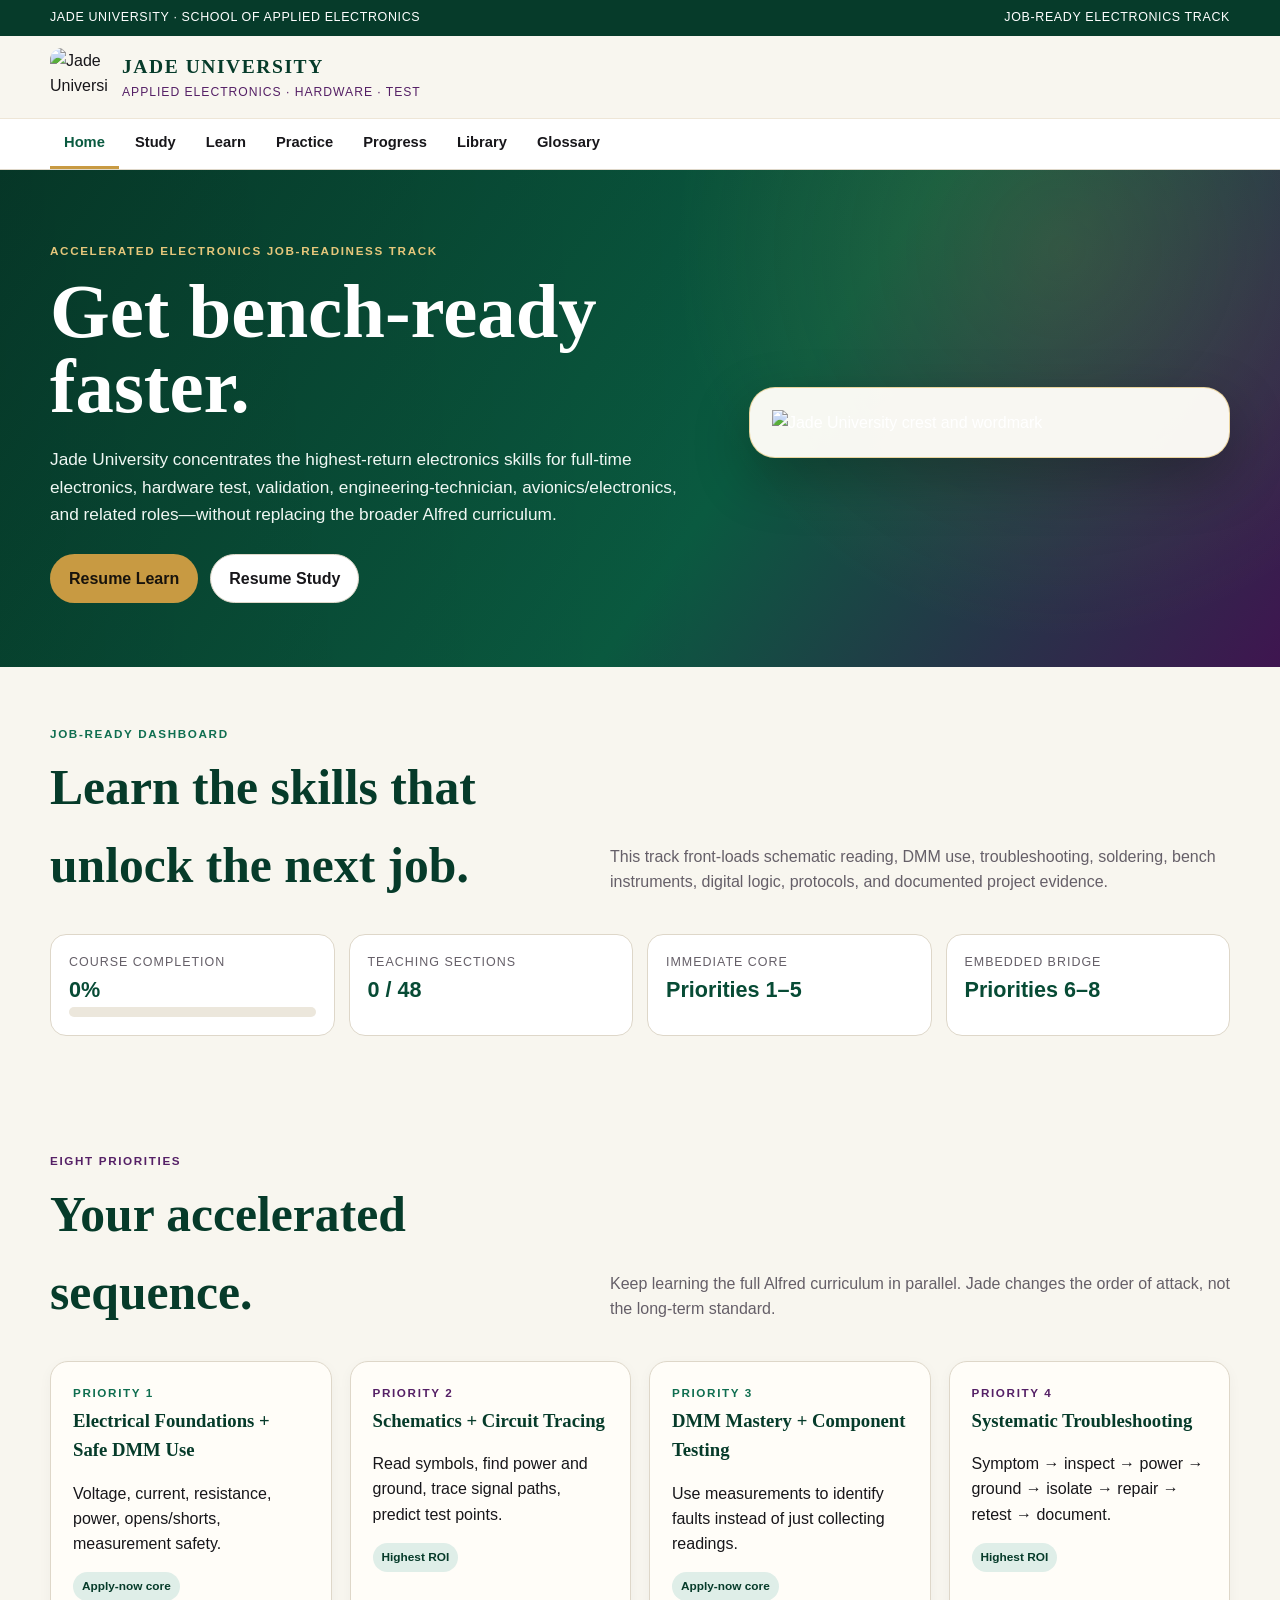
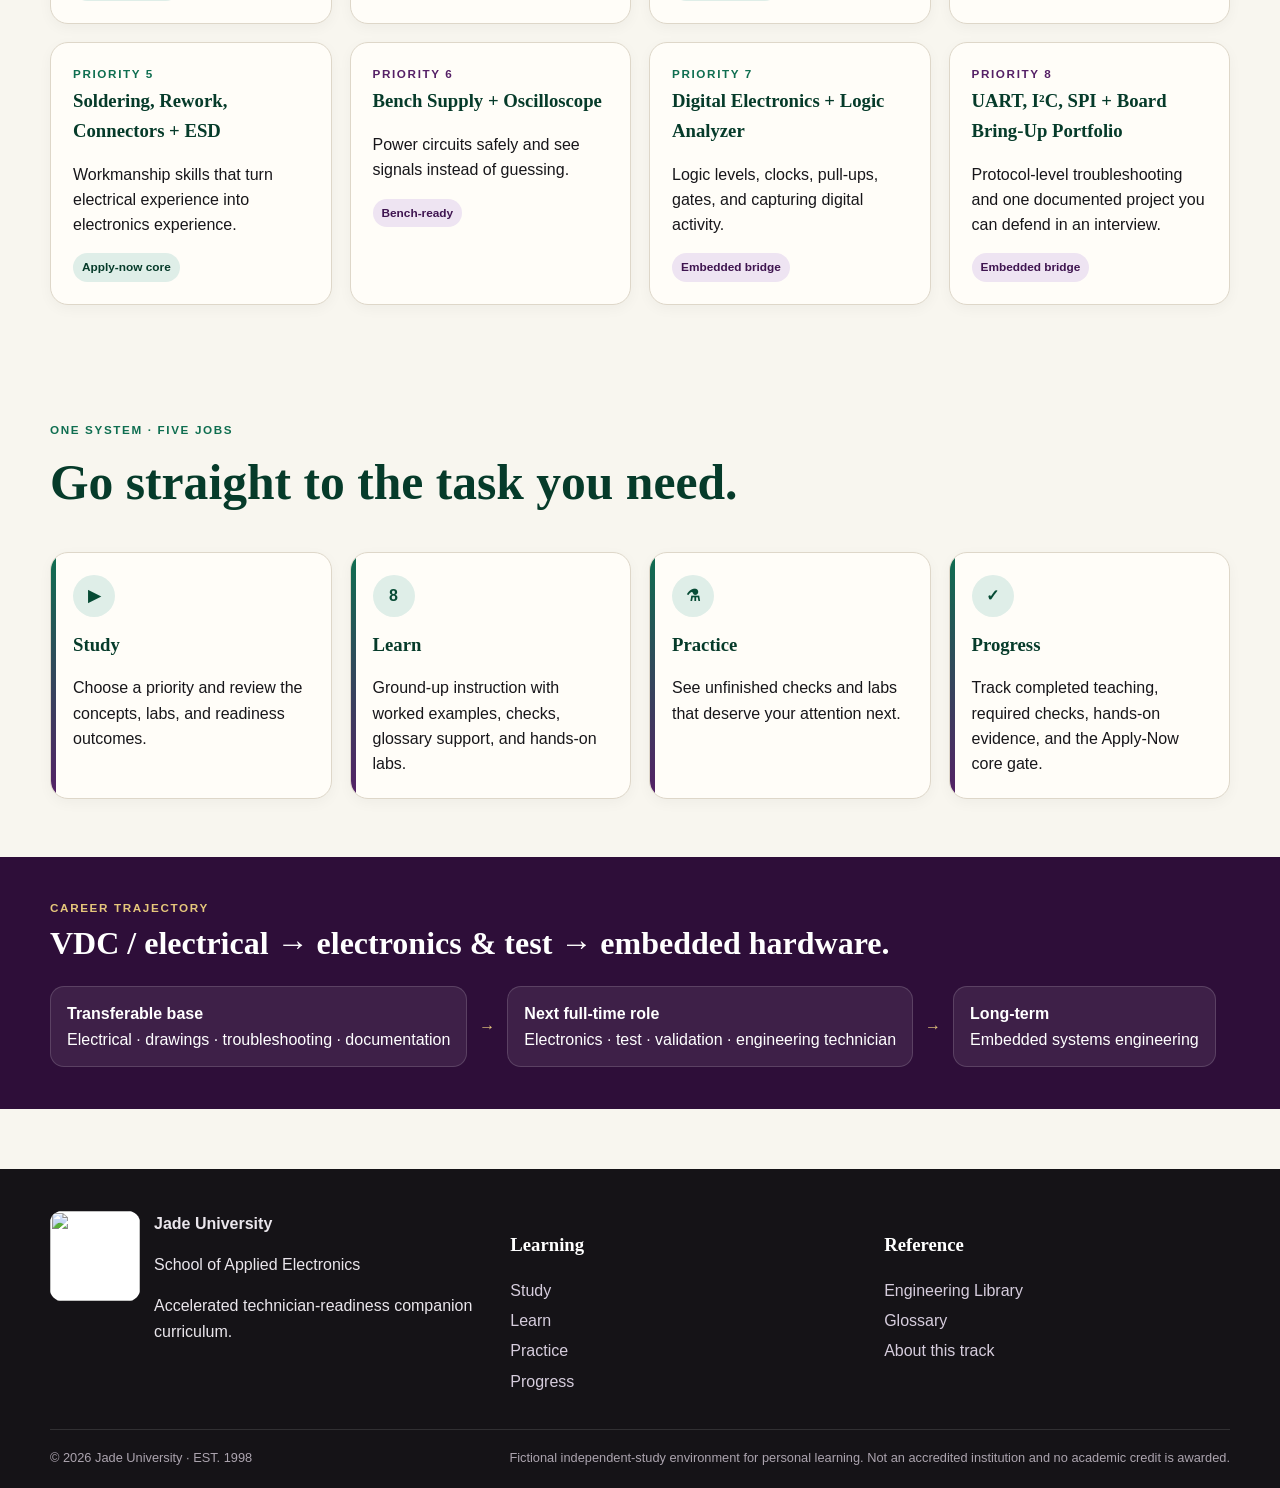
==== index.html @ 3a1da899 "Add files via upload" ====
<!doctype html>
<html lang="en"><head><meta charset="utf-8"><meta name="viewport" content="width=device-width,initial-scale=1,viewport-fit=cover"><meta name="theme-color" content="#074b35"><meta name="description" content="Jade University accelerated electronics job-readiness learning track."><link rel="icon" href="icon-192.png"><link rel="apple-touch-icon" href="icon-180.png"><link rel="manifest" href="manifest.webmanifest"><link rel="stylesheet" href="styles.css"><title>Home | Jade University</title></head>
<body data-page="home">
<header class="site-header">
  <a class="skip-link" href="#main">Skip to content</a>
  <div class="topline"><div class="shell topline-inner"><span>Jade University · School of Applied Electronics</span><span class="desktop-only">Job-Ready Electronics Track</span></div></div>
  <div class="shell brand-row">
    <a class="brand" href="index.html"><img src="assets/brand/monogram.png" alt="Jade University monogram"><div><span class="brand-name">JADE UNIVERSITY</span><span class="brand-sub">Applied Electronics · Hardware · Test</span></div></a>
    <button class="nav-toggle" aria-controls="primary-navigation" aria-expanded="false" aria-label="Open navigation">☰</button>
  </div>
  <nav class="main-nav" id="primary-navigation" aria-label="Primary navigation"><div class="shell nav-links">
    <a href="index.html" data-nav="home">Home</a><a href="study.html" data-nav="study">Study</a><a href="learn.html" data-nav="learn">Learn</a><a href="practice.html" data-nav="practice">Practice</a><a href="progress.html" data-nav="progress">Progress</a><a href="resources.html" data-nav="resources">Library</a><a href="glossary.html" data-nav="glossary">Glossary</a>
  </div></nav>
</header>
<main id="main">
<section class="hero"><div class="shell hero-grid">
  <div><div class="eyebrow">Accelerated Electronics Job-Readiness Track</div><h1>Get bench-ready faster.</h1>
  <p>Jade University concentrates the highest-return electronics skills for full-time electronics, hardware test, validation, engineering-technician, avionics/electronics, and related roles—without replacing the broader Alfred curriculum.</p>
  <div class="hero-actions"><a class="button gold" id="resume-learn" href="learn.html">Resume Learn</a><a class="button ghost" id="resume-study" href="study.html">Resume Study</a></div></div>
  <div class="hero-logo-card"><img src="assets/brand/wordmark-stacked.png" alt="Jade University crest and wordmark"></div>
</div></section>
<section class="section shell"><div class="section-heading"><div><div class="eyebrow jade">Job-Ready Dashboard</div><h2>Learn the skills that unlock the next job.</h2></div><p>This track front-loads schematic reading, DMM use, troubleshooting, soldering, bench instruments, digital logic, protocols, and documented project evidence.</p></div>
<div class="status-grid"><div class="status-card"><span>Course completion</span><strong id="home-progress-percent">0%</strong><div class="progress-track"><span id="home-progress-bar"></span></div></div><div class="status-card"><span>Teaching sections</span><strong id="home-progress-count">0 / 0</strong></div><div class="status-card"><span>Immediate core</span><strong>Priorities 1–5</strong></div><div class="status-card"><span>Embedded bridge</span><strong>Priorities 6–8</strong></div></div>
</section>
<section class="section shell"><div class="section-heading"><div><div class="eyebrow purple">Eight priorities</div><h2>Your accelerated sequence.</h2></div><p>Keep learning the full Alfred curriculum in parallel. Jade changes the order of attack, not the long-term standard.</p></div><div class="card-grid four" id="core-competency-grid"></div></section>
<section class="section shell"><div class="section-heading"><div><div class="eyebrow jade">One system · five jobs</div><h2>Go straight to the task you need.</h2></div></div>
<div class="card-grid four">
<a class="card portal-card" href="study.html"><span class="portal-icon">▶</span><h3>Study</h3><p>Choose a priority and review the concepts, labs, and readiness outcomes.</p></a>
<a class="card portal-card" href="learn.html"><span class="portal-icon">8</span><h3>Learn</h3><p>Ground-up instruction with worked examples, checks, glossary support, and hands-on labs.</p></a>
<a class="card portal-card" href="practice.html"><span class="portal-icon">⚗</span><h3>Practice</h3><p>See unfinished checks and labs that deserve your attention next.</p></a>
<a class="card portal-card" href="progress.html"><span class="portal-icon">✓</span><h3>Progress</h3><p>Track completed teaching, required checks, hands-on evidence, and the Apply-Now core gate.</p></a>
</div></section>
<section class="band"><div class="shell"><div class="eyebrow">Career trajectory</div><h2>VDC / electrical → electronics & test → embedded hardware.</h2><div class="pathway"><div><strong>Transferable base</strong><span>Electrical · drawings · troubleshooting · documentation</span></div><span class="path-arrow">→</span><div><strong>Next full-time role</strong><span>Electronics · test · validation · engineering technician</span></div><span class="path-arrow">→</span><div><strong>Long-term</strong><span>Embedded systems engineering</span></div></div></div></section>
</main>
<footer class="site-footer"><div class="shell footer-grid">
  <div class="footer-brand"><img src="assets/brand/seal.png" alt=""><div><strong>Jade University</strong><p>School of Applied Electronics</p><p>Accelerated technician-readiness companion curriculum.</p></div></div>
  <div><h3>Learning</h3><a href="study.html">Study</a><a href="learn.html">Learn</a><a href="practice.html">Practice</a><a href="progress.html">Progress</a></div>
  <div><h3>Reference</h3><a href="resources.html">Engineering Library</a><a href="glossary.html">Glossary</a><a href="about.html">About this track</a></div>
</div><div class="shell legal"><span>© 2026 Jade University · EST. 1998</span><span>Fictional independent-study environment for personal learning. Not an accredited institution and no academic credit is awarded.</span></div></footer>
<div class="toast" id="toast" hidden></div>

<script>document.addEventListener('DOMContentLoaded',()=>{document.querySelector(`[data-nav="home"]`)?.classList.add('active')});</script>
<script src="curriculum.js"></script><script src="glossary-data.js"></script><script src="app.js"></script><script>if('serviceWorker' in navigator){window.addEventListener('load',()=>navigator.serviceWorker.register('service-worker.js').catch(()=>{}))}</script></body></html>
---- styles.css ----
:root{
  --jade-950:#063b2a;
  --jade-900:#074b35;
  --jade-800:#0a5a40;
  --jade-700:#0f6e50;
  --jade-100:#dfeee8;
  --purple-950:#2e0e39;
  --purple-900:#3f1550;
  --purple-800:#552066;
  --purple-100:#eee4f2;
  --gold-700:#9a6a20;
  --gold-500:#c89a42;
  --gold-300:#e6c77b;
  --ivory:#f8f6ef;
  --paper:#fffdf8;
  --ink:#17161a;
  --muted:#655f68;
  --line:#ded7c9;
  --success:#0b6b45;
  --danger:#9a2b2b;
  --shadow:0 12px 30px rgba(32,20,37,.09);
  --radius:18px;
  --serif: Georgia, "Times New Roman", serif;
  --sans: Inter, ui-sans-serif, -apple-system, BlinkMacSystemFont, "Segoe UI", sans-serif;
}
*{box-sizing:border-box}
html{scroll-behavior:smooth}
body{
  margin:0;
  background:var(--ivory);
  color:var(--ink);
  font-family:var(--sans);
  line-height:1.58;
}
img{max-width:100%;display:block}
a{color:inherit}
button,select,input{font:inherit}
button{cursor:pointer}
.shell{width:min(1180px,calc(100% - 32px));margin-inline:auto}
.skip-link{position:absolute;left:-9999px;top:auto}
.skip-link:focus{left:12px;top:12px;z-index:1000;background:#fff;padding:10px 14px;border:2px solid var(--jade-800)}
.site-header{background:rgba(248,246,239,.97);border-bottom:1px solid var(--line);position:sticky;top:0;z-index:50;backdrop-filter:blur(10px)}
.topline{background:var(--jade-950);color:#fff;font-size:.78rem;letter-spacing:.05em;text-transform:uppercase}
.topline-inner{display:flex;justify-content:space-between;gap:20px;padding:8px 0}
.brand-row{display:flex;align-items:center;justify-content:space-between;gap:20px;padding:12px 0}
.brand{display:flex;align-items:center;gap:14px;text-decoration:none;min-width:0}
.brand img{width:58px;height:58px;object-fit:contain;border-radius:12px}
.brand-name{display:block;font-family:var(--serif);font-size:1.22rem;letter-spacing:.08em;font-weight:800;color:var(--jade-950)}
.brand-sub{display:block;font-size:.76rem;color:var(--purple-800);letter-spacing:.08em;text-transform:uppercase}
.nav-toggle{display:none;border:1px solid var(--line);background:var(--paper);border-radius:10px;padding:9px 12px}
.main-nav{background:#fff;border-top:1px solid #eee6d7}
.nav-links{display:flex;gap:2px;align-items:center;overflow:auto}
.nav-links a{display:block;text-decoration:none;padding:12px 14px;font-weight:700;font-size:.92rem;white-space:nowrap;border-bottom:3px solid transparent}
.nav-links a:hover,.nav-links a.active{color:var(--jade-800);border-bottom-color:var(--gold-500)}
.button{display:inline-flex;align-items:center;justify-content:center;gap:8px;border-radius:999px;padding:11px 18px;text-decoration:none;font-weight:800;border:1px solid transparent;transition:.18s ease}
.button:hover{transform:translateY(-1px)}
.button.jade{background:var(--jade-800);color:#fff}
.button.purple{background:var(--purple-800);color:#fff}
.button.gold{background:var(--gold-500);color:#18130c}
.button.outline{background:transparent;border-color:currentColor;color:var(--jade-900)}
.button.ghost{background:#fff;border-color:var(--line);color:var(--ink)}
.hero{
  position:relative;overflow:hidden;
  background:
    radial-gradient(circle at 83% 16%,rgba(200,154,66,.16),transparent 34%),
    linear-gradient(125deg,var(--jade-950),var(--jade-800) 58%,var(--purple-900));
  color:#fff;padding:72px 0 64px
}
.hero::after{content:"";position:absolute;inset:0;background:linear-gradient(90deg,rgba(0,0,0,.08),transparent 58%)}
.hero-grid{position:relative;z-index:1;display:grid;grid-template-columns:1.15fr .85fr;gap:48px;align-items:center}
.hero h1{font-family:var(--serif);font-size:clamp(2.7rem,6vw,5rem);line-height:.98;margin:.18em 0 .28em;max-width:850px}
.hero p{font-size:1.08rem;max-width:760px;color:#eff7f3}
.hero-logo-card{background:rgba(255,253,248,.97);border:1px solid rgba(230,199,123,.7);padding:22px;border-radius:26px;box-shadow:0 20px 55px rgba(0,0,0,.28)}
.hero-logo-card img{width:100%;max-height:420px;object-fit:contain}
.hero-actions{display:flex;flex-wrap:wrap;gap:12px;margin-top:26px}
.eyebrow{text-transform:uppercase;letter-spacing:.14em;font-size:.73rem;font-weight:900;color:var(--gold-300)}
.eyebrow.jade{color:var(--jade-700)}
.eyebrow.purple{color:var(--purple-800)}
.section{padding:58px 0}
.section.compact{padding:36px 0}
.section-heading{display:flex;justify-content:space-between;gap:30px;align-items:end;margin-bottom:24px}
.section-heading h2,.page-heading h1{font-family:var(--serif);margin:.1em 0;font-size:clamp(2rem,4vw,3.1rem);color:var(--jade-950)}
.section-heading p{max-width:620px;color:var(--muted)}
.card-grid{display:grid;gap:18px}
.card-grid.two{grid-template-columns:repeat(2,minmax(0,1fr))}
.card-grid.three{grid-template-columns:repeat(3,minmax(0,1fr))}
.card-grid.four{grid-template-columns:repeat(4,minmax(0,1fr))}
.card{
  background:var(--paper);border:1px solid var(--line);border-radius:var(--radius);padding:22px;box-shadow:0 4px 14px rgba(30,20,36,.04)
}
.card h3{font-family:var(--serif);margin:.15em 0 .4em;color:var(--jade-950)}
.card p:last-child{margin-bottom:0}
.portal-card{text-decoration:none;position:relative;overflow:hidden}
.portal-card::before{content:"";position:absolute;left:0;top:0;bottom:0;width:5px;background:linear-gradient(var(--jade-700),var(--purple-700,#552066))}
.portal-card .portal-icon{width:42px;height:42px;border-radius:50%;display:grid;place-items:center;background:var(--jade-100);color:var(--jade-900);font-weight:900;margin-bottom:13px}
.band{background:var(--purple-950);color:#fff;padding:42px 0}
.band h2{font-family:var(--serif);font-size:2rem;margin:0}
.pathway{display:flex;align-items:center;gap:12px;flex-wrap:wrap;margin-top:18px}
.pathway>div{background:rgba(255,255,255,.08);border:1px solid rgba(255,255,255,.15);padding:14px 16px;border-radius:14px}
.pathway strong,.pathway span{display:block}
.path-arrow{color:var(--gold-300);font-weight:900}
.status-grid{display:grid;grid-template-columns:repeat(4,minmax(0,1fr));gap:14px}
.status-card{background:#fff;border:1px solid var(--line);padding:18px;border-radius:16px}
.status-card span{display:block;color:var(--muted);font-size:.78rem;text-transform:uppercase;letter-spacing:.08em}
.status-card strong{font-size:1.35rem;color:var(--jade-900)}
.progress-track{height:10px;background:#ece7dc;border-radius:999px;overflow:hidden}
.progress-track>span{display:block;height:100%;background:linear-gradient(90deg,var(--jade-700),var(--purple-800));width:0}
.page-hero{padding:38px 0 32px;background:linear-gradient(120deg,#f3eee0,#fff,#eee5f3);border-bottom:1px solid var(--line)}
.page-heading{display:flex;justify-content:space-between;gap:28px;align-items:center}
.page-heading p{max-width:700px;color:var(--muted)}
.page-logo{width:160px;max-height:130px;object-fit:contain}
.controls{display:flex;flex-wrap:wrap;gap:12px;align-items:end}
.field{display:grid;gap:5px}
.field label{font-size:.75rem;text-transform:uppercase;letter-spacing:.08em;color:var(--muted);font-weight:800}
.field select{min-width:230px;background:#fff;border:1px solid var(--line);border-radius:12px;padding:10px 12px}
.learn-layout{display:grid;grid-template-columns:270px minmax(0,1fr);gap:22px}
.rail{position:sticky;top:142px;align-self:start;background:var(--paper);border:1px solid var(--line);border-radius:18px;padding:16px;box-shadow:var(--shadow)}
.rail h3{font-family:var(--serif);margin:0 0 10px}
.stage-list{display:grid;gap:6px}
.stage-list button{width:100%;text-align:left;background:#fff;border:1px solid #e8e1d5;padding:10px 12px;border-radius:10px;color:var(--ink)}
.stage-list button.active{background:var(--jade-900);color:#fff;border-color:var(--jade-900)}
.stage-list button.complete::after{content:" ✓";color:var(--gold-300);font-weight:900}
.lesson-card{background:#fff;border:1px solid var(--line);border-radius:22px;padding:28px;box-shadow:var(--shadow)}
.lesson-card h2{font-family:var(--serif);font-size:2.25rem;color:var(--jade-950);margin:.1em 0}
.lesson-meta{display:flex;flex-wrap:wrap;gap:8px;margin:12px 0 24px}
.badge{display:inline-flex;align-items:center;border-radius:999px;padding:5px 9px;background:var(--jade-100);color:var(--jade-950);font-size:.74rem;font-weight:800}
.badge.purple{background:var(--purple-100);color:var(--purple-900)}
.badge.gold{background:#f6ebcd;color:#68450f}
.teaching-section{padding:22px 0;border-top:1px solid #eee7dc}
.teaching-section:first-of-type{border-top:0}
.teaching-section h3{font-family:var(--serif);font-size:1.55rem;color:var(--purple-900)}
.callout{border-left:5px solid var(--gold-500);background:#fbf7eb;padding:16px 18px;border-radius:12px;margin:18px 0}
.callout.jade{border-left-color:var(--jade-700);background:#eff7f3}
.callout.purple{border-left-color:var(--purple-800);background:#f7f0f9}
.formula{font-family:ui-monospace,SFMono-Regular,Menlo,monospace;background:#17161a;color:#fff;padding:14px 16px;border-radius:12px;overflow:auto}
.resource-card{display:grid;grid-template-columns:auto 1fr;gap:12px;border:1px solid var(--line);background:#fff;padding:14px;border-radius:14px;margin:12px 0}
.resource-kind{width:44px;height:44px;border-radius:12px;display:grid;place-items:center;background:var(--purple-100);color:var(--purple-900);font-weight:900}
.question{border:1px solid #ddd3c5;border-radius:16px;padding:18px;margin:16px 0;background:#fffdf9}
.question label{display:block;margin:8px 0;padding:9px 10px;border-radius:9px}
.question label:hover{background:#f5f1e8}
.answer-feedback{font-weight:800;margin-top:10px}
.answer-feedback.correct{color:var(--success)}
.answer-feedback.incorrect{color:var(--danger)}
.lesson-nav{display:flex;justify-content:space-between;gap:12px;align-items:center;margin-top:24px}
.study-layout{display:grid;grid-template-columns:1fr 320px;gap:22px}
.study-main,.study-side{display:grid;gap:18px}
.focus-checklist{display:grid;gap:10px}
.check-row{display:flex;gap:10px;align-items:flex-start}
.check-row input{margin-top:.3em}
.glossary-term{font-weight:800;color:var(--jade-800);text-decoration:underline;text-decoration-style:dotted;text-underline-offset:3px;cursor:pointer}
.glossary-tip{position:fixed;z-index:100;background:#fff;color:var(--ink);width:min(360px,calc(100vw - 24px));border:1px solid var(--line);border-radius:14px;padding:15px;box-shadow:0 16px 40px rgba(0,0,0,.18)}
.glossary-tip h3{font-family:var(--serif);margin:.15em 0}
.glossary-tip .hint{font-size:.78rem;color:var(--muted)}
.glossary-list{display:grid;gap:12px}
.glossary-entry{background:#fff;border:1px solid var(--line);border-radius:14px;padding:16px}
.glossary-entry:target{outline:3px solid var(--gold-500);outline-offset:4px}
.library-toolbar{display:flex;gap:10px;flex-wrap:wrap;margin-bottom:18px}
.library-toolbar input,.library-toolbar select{padding:10px 12px;border:1px solid var(--line);border-radius:11px;background:#fff}
.table-wrap{overflow:auto;border:1px solid var(--line);border-radius:15px;background:#fff}
table{width:100%;border-collapse:collapse}
th,td{text-align:left;padding:12px 14px;border-bottom:1px solid #eee7dc;vertical-align:top}
th{background:#f4efe5;font-size:.78rem;text-transform:uppercase;letter-spacing:.06em}
.mastery-meter{display:grid;grid-template-columns:repeat(8,minmax(0,1fr));gap:8px}
.mastery-meter div{height:16px;border-radius:6px;background:#ded8cf}
.mastery-meter div.complete{background:var(--jade-700)}
.mastery-meter div.current{background:var(--gold-500)}
.site-footer{background:#151317;color:#eae6ec;margin-top:60px;padding:42px 0 20px}
.footer-grid{display:grid;grid-template-columns:1.25fr 1fr 1fr;gap:28px}
.footer-brand{display:flex;gap:14px}
.footer-brand img{width:90px;height:90px;object-fit:contain;border-radius:12px;background:#fff}
.footer-grid h3{font-family:var(--serif);color:#fff}
.footer-grid a{display:block;color:#d6cddd;text-decoration:none;margin:5px 0}
.legal{border-top:1px solid rgba(255,255,255,.12);margin-top:30px;padding-top:18px;display:flex;justify-content:space-between;gap:18px;color:#aca4af;font-size:.8rem}
.focus-modal{position:fixed;inset:0;background:rgba(16,12,18,.66);display:grid;place-items:center;z-index:200;padding:18px}
.focus-modal[hidden]{display:none}
.focus-panel{width:min(560px,100%);background:#fff;border-radius:22px;padding:24px;box-shadow:0 25px 70px rgba(0,0,0,.34)}
.focus-panel h2{font-family:var(--serif);color:var(--jade-950);margin:.1em 0}
.toast{position:fixed;right:18px;bottom:18px;background:var(--ink);color:#fff;padding:11px 15px;border-radius:12px;z-index:300;box-shadow:var(--shadow)}
.toast[hidden]{display:none}
@media(max-width:900px){
  .hero-grid,.learn-layout,.study-layout,.footer-grid{grid-template-columns:1fr}
  .hero-logo-card{max-width:520px}
  .rail{position:static}
  .status-grid,.card-grid.four{grid-template-columns:repeat(2,minmax(0,1fr))}
  .card-grid.three{grid-template-columns:1fr}
  .page-heading{align-items:flex-start}
}
@media(max-width:680px){
  .desktop-only{display:none}
  .brand-name{font-size:1rem}
  .brand-sub{font-size:.64rem}
  .nav-toggle{display:block}
  .main-nav{display:none}
  .main-nav.open{display:block}
  .nav-links{display:grid}
  .nav-links a{border-bottom:1px solid #eee7dc}
  .hero{padding:54px 0 44px}
  .hero-grid{gap:30px}
  .section-heading,.page-heading,.legal{display:block}
  .status-grid,.card-grid.two,.card-grid.four{grid-template-columns:1fr}
  .lesson-card{padding:20px}
  .lesson-card h2{font-size:1.8rem}
  .page-logo{margin-top:20px}
  .lesson-nav{flex-wrap:wrap}
  .field select{min-width:0;width:100%}
  .mastery-meter{grid-template-columns:repeat(4,1fr)}
}
@media(prefers-reduced-motion:reduce){
  *{scroll-behavior:auto!important;transition:none!important;animation:none!important}
}
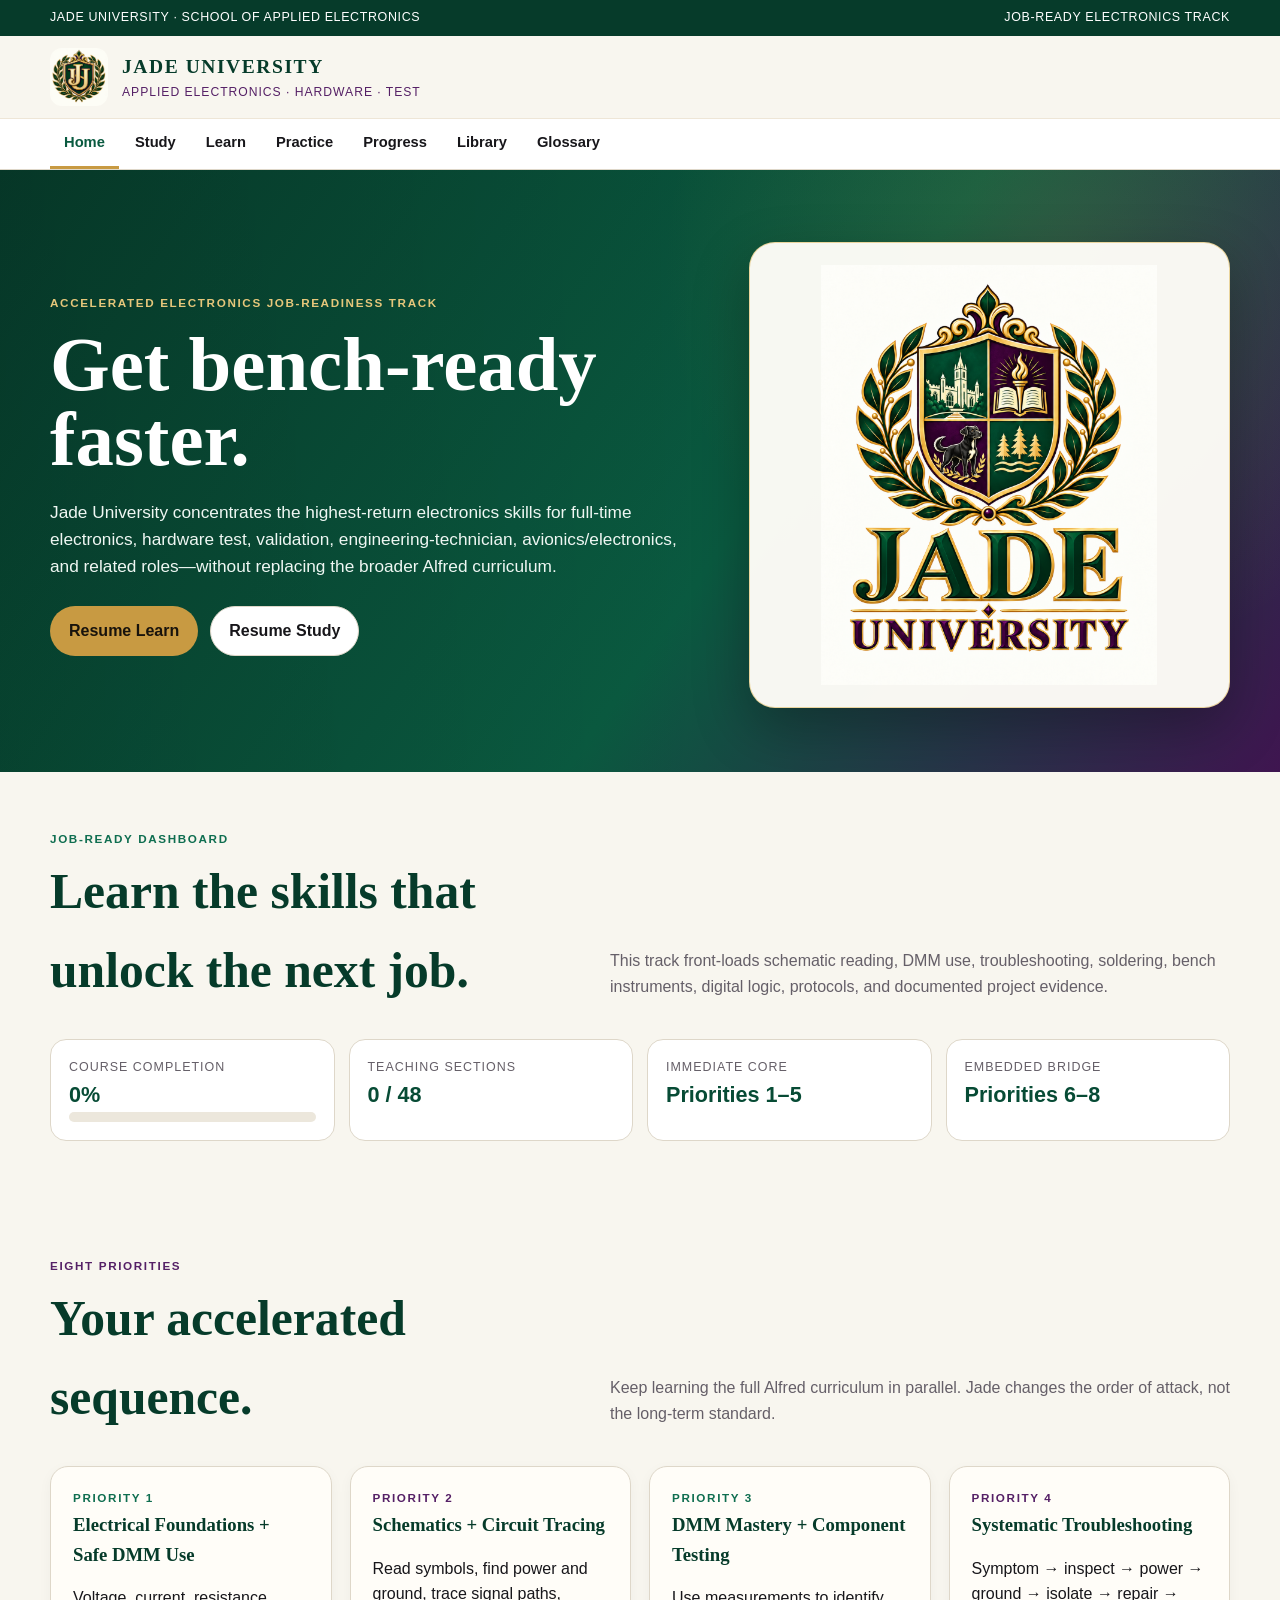
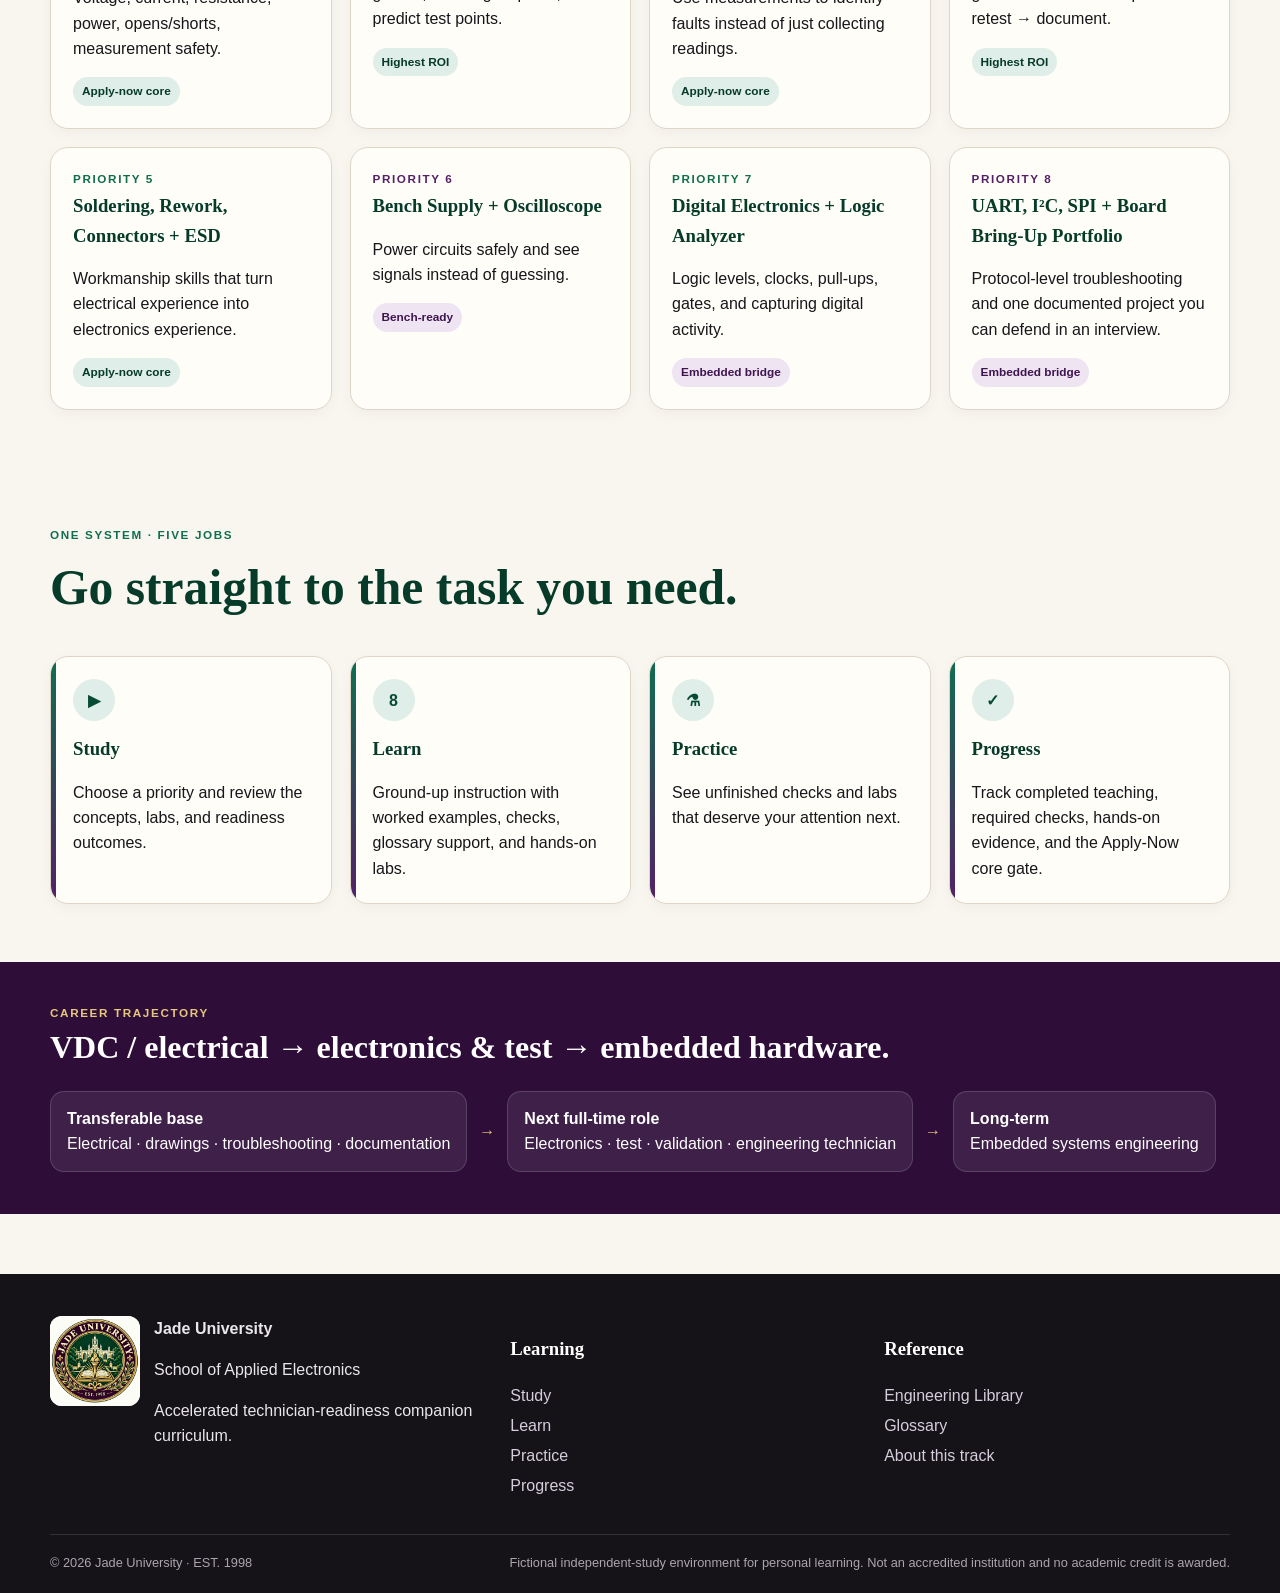
==== commit 7c6633cd: "Add files via upload" ====
--- a/index.html
+++ b/index.html
@@ -5,7 +5,7 @@
   <a class="skip-link" href="#main">Skip to content</a>
   <div class="topline"><div class="shell topline-inner"><span>Jade University · School of Applied Electronics</span><span class="desktop-only">Job-Ready Electronics Track</span></div></div>
   <div class="shell brand-row">
-    <a class="brand" href="index.html"><img src="assets/brand/monogram.png" alt="Jade University monogram"><div><span class="brand-name">JADE UNIVERSITY</span><span class="brand-sub">Applied Electronics · Hardware · Test</span></div></a>
+    <a class="brand" href="index.html"><img src="monogram.png" alt="Jade University monogram"><div><span class="brand-name">JADE UNIVERSITY</span><span class="brand-sub">Applied Electronics · Hardware · Test</span></div></a>
     <button class="nav-toggle" aria-controls="primary-navigation" aria-expanded="false" aria-label="Open navigation">☰</button>
   </div>
   <nav class="main-nav" id="primary-navigation" aria-label="Primary navigation"><div class="shell nav-links">
@@ -17,7 +17,7 @@
   <div><div class="eyebrow">Accelerated Electronics Job-Readiness Track</div><h1>Get bench-ready faster.</h1>
   <p>Jade University concentrates the highest-return electronics skills for full-time electronics, hardware test, validation, engineering-technician, avionics/electronics, and related roles—without replacing the broader Alfred curriculum.</p>
   <div class="hero-actions"><a class="button gold" id="resume-learn" href="learn.html">Resume Learn</a><a class="button ghost" id="resume-study" href="study.html">Resume Study</a></div></div>
-  <div class="hero-logo-card"><img src="assets/brand/wordmark-stacked.png" alt="Jade University crest and wordmark"></div>
+  <div class="hero-logo-card"><img src="wordmark-stacked.png" alt="Jade University crest and wordmark"></div>
 </div></section>
 <section class="section shell"><div class="section-heading"><div><div class="eyebrow jade">Job-Ready Dashboard</div><h2>Learn the skills that unlock the next job.</h2></div><p>This track front-loads schematic reading, DMM use, troubleshooting, soldering, bench instruments, digital logic, protocols, and documented project evidence.</p></div>
 <div class="status-grid"><div class="status-card"><span>Course completion</span><strong id="home-progress-percent">0%</strong><div class="progress-track"><span id="home-progress-bar"></span></div></div><div class="status-card"><span>Teaching sections</span><strong id="home-progress-count">0 / 0</strong></div><div class="status-card"><span>Immediate core</span><strong>Priorities 1–5</strong></div><div class="status-card"><span>Embedded bridge</span><strong>Priorities 6–8</strong></div></div>
@@ -33,7 +33,7 @@
 <section class="band"><div class="shell"><div class="eyebrow">Career trajectory</div><h2>VDC / electrical → electronics & test → embedded hardware.</h2><div class="pathway"><div><strong>Transferable base</strong><span>Electrical · drawings · troubleshooting · documentation</span></div><span class="path-arrow">→</span><div><strong>Next full-time role</strong><span>Electronics · test · validation · engineering technician</span></div><span class="path-arrow">→</span><div><strong>Long-term</strong><span>Embedded systems engineering</span></div></div></div></section>
 </main>
 <footer class="site-footer"><div class="shell footer-grid">
-  <div class="footer-brand"><img src="assets/brand/seal.png" alt=""><div><strong>Jade University</strong><p>School of Applied Electronics</p><p>Accelerated technician-readiness companion curriculum.</p></div></div>
+  <div class="footer-brand"><img src="seal.png" alt=""><div><strong>Jade University</strong><p>School of Applied Electronics</p><p>Accelerated technician-readiness companion curriculum.</p></div></div>
   <div><h3>Learning</h3><a href="study.html">Study</a><a href="learn.html">Learn</a><a href="practice.html">Practice</a><a href="progress.html">Progress</a></div>
   <div><h3>Reference</h3><a href="resources.html">Engineering Library</a><a href="glossary.html">Glossary</a><a href="about.html">About this track</a></div>
 </div><div class="shell legal"><span>© 2026 Jade University · EST. 1998</span><span>Fictional independent-study environment for personal learning. Not an accredited institution and no academic credit is awarded.</span></div></footer>
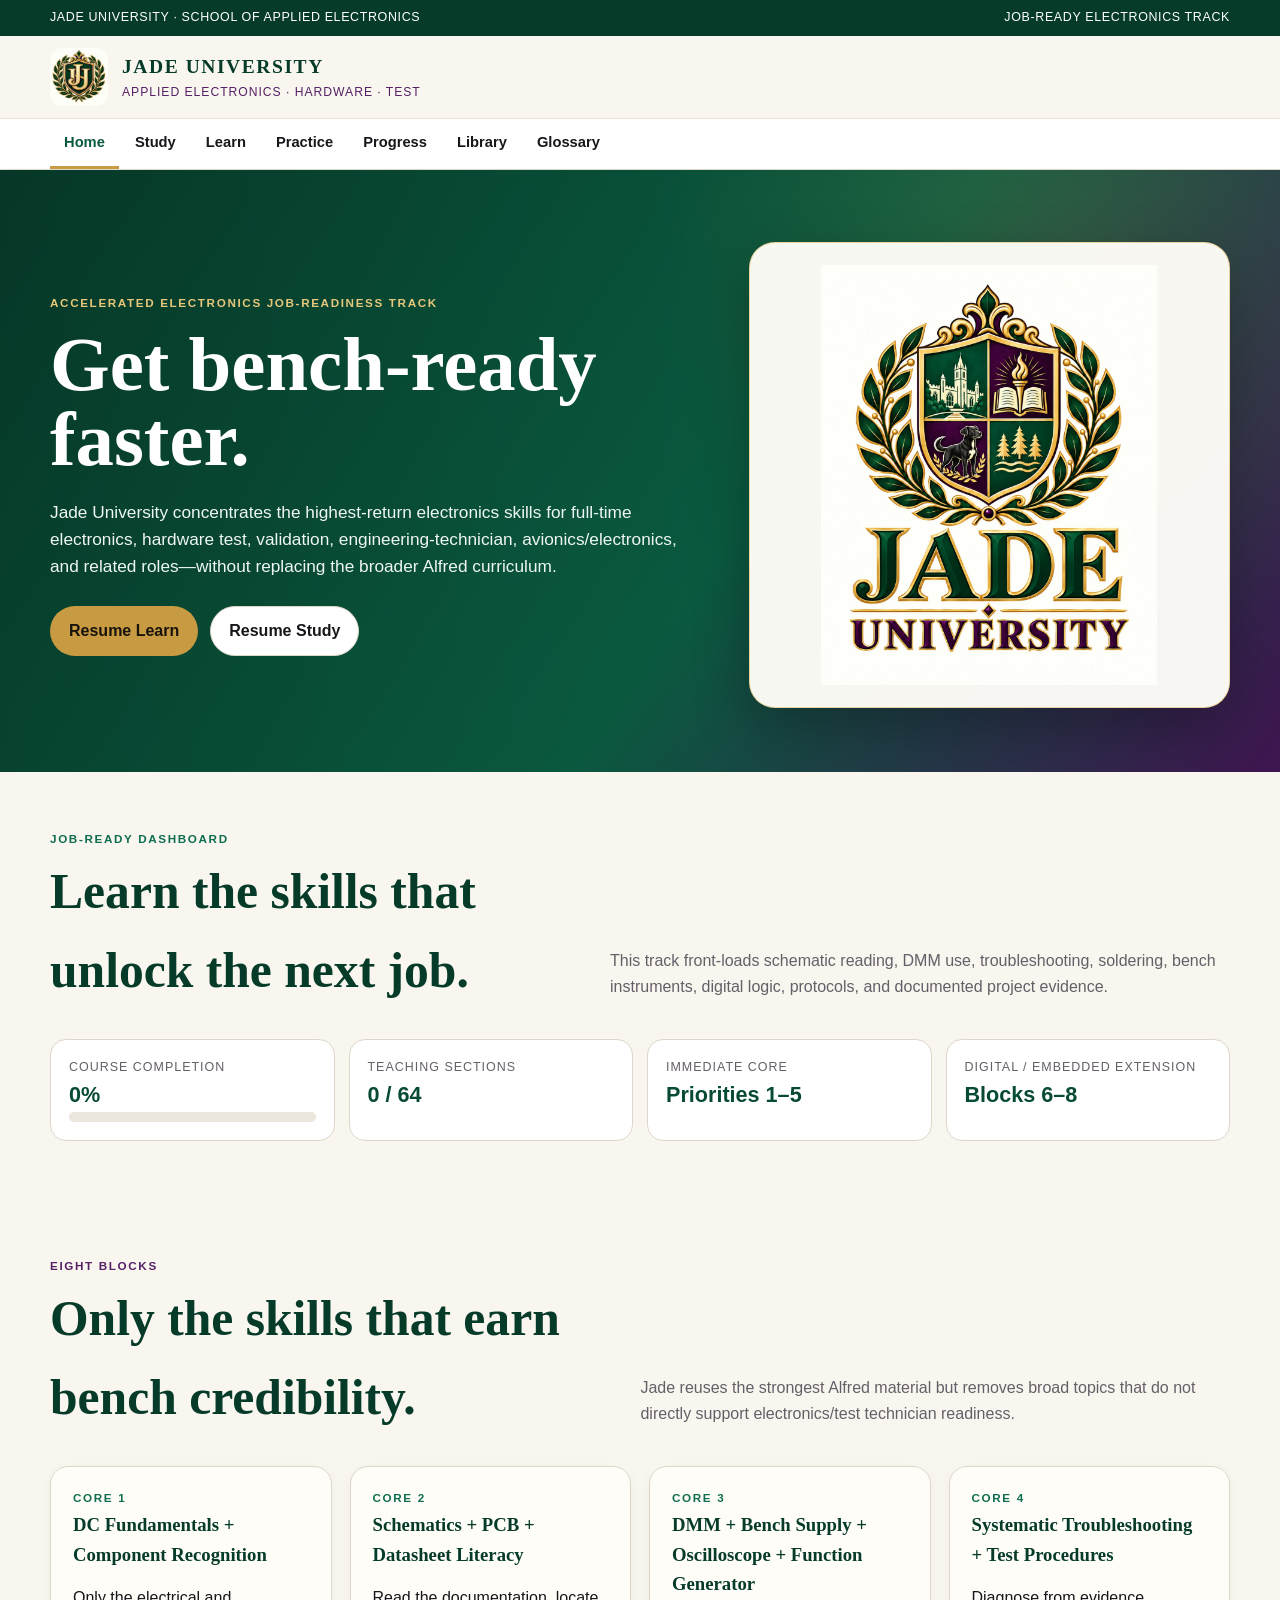
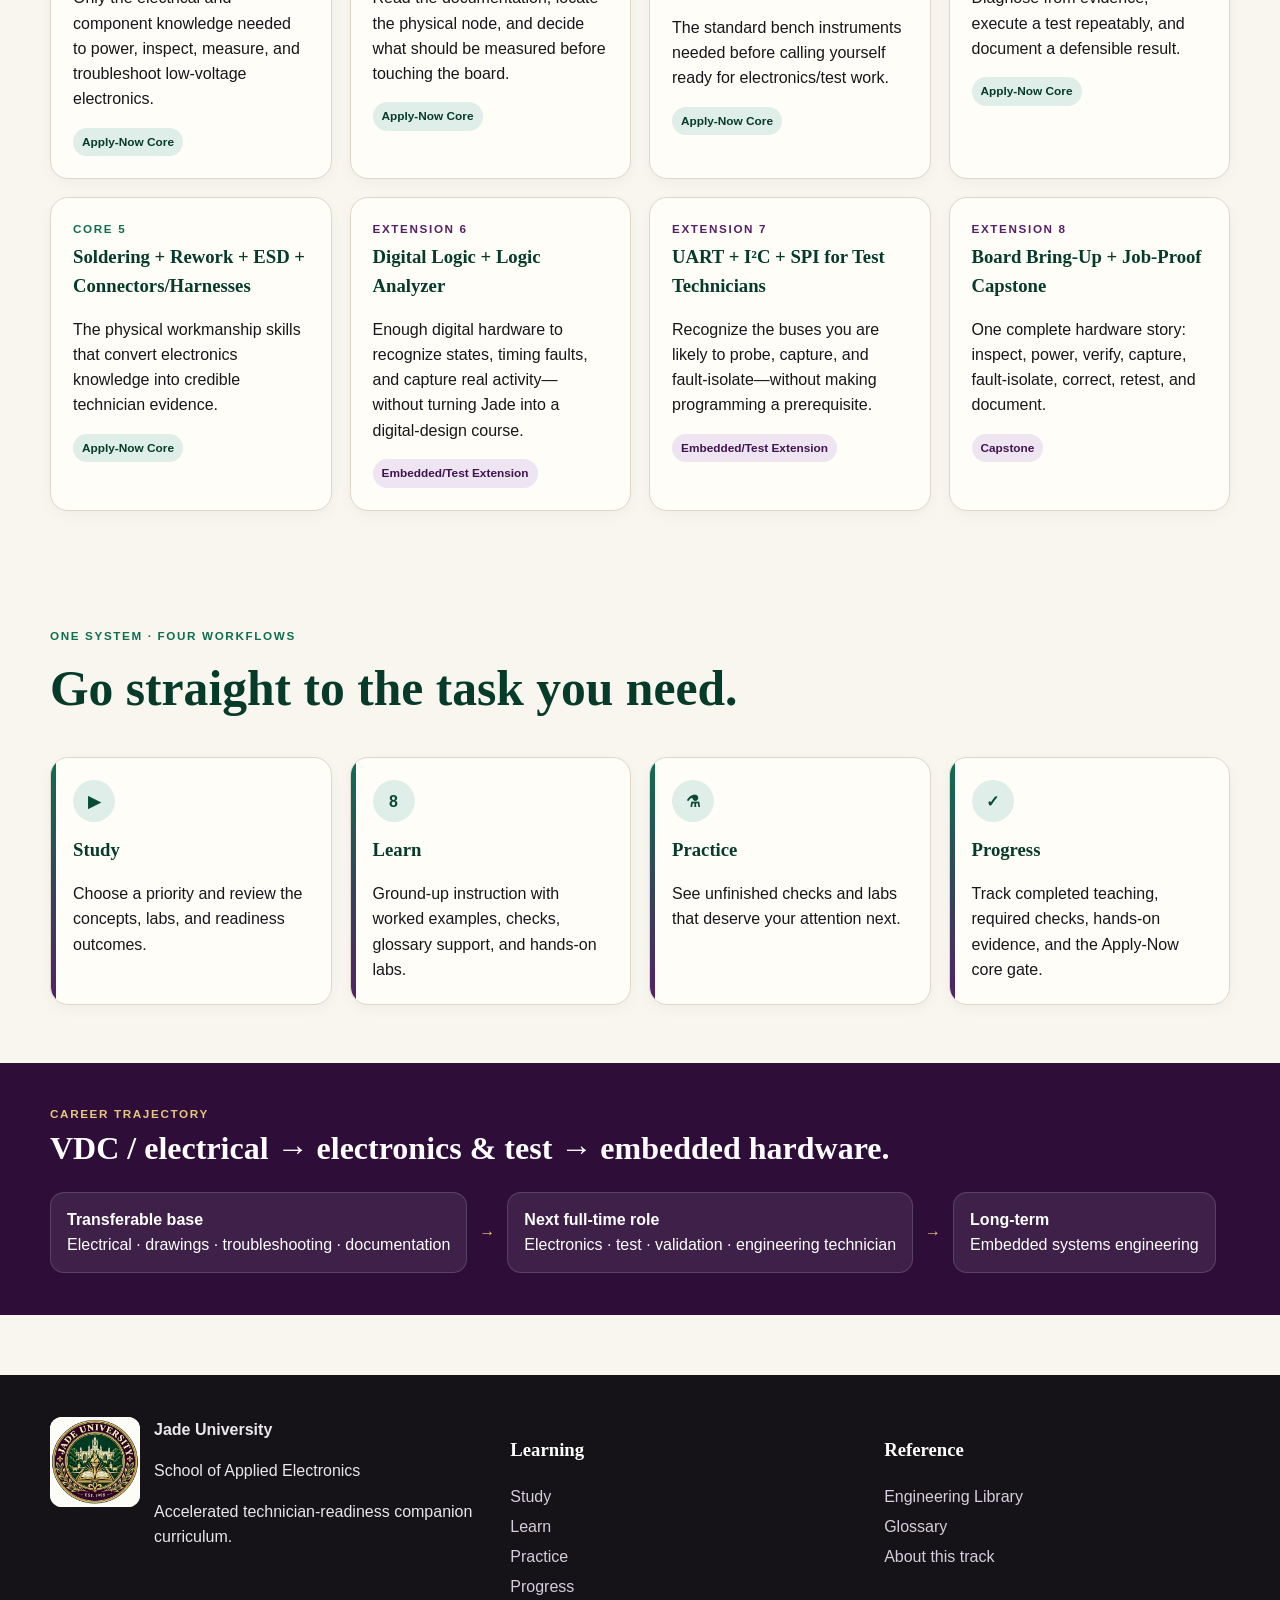
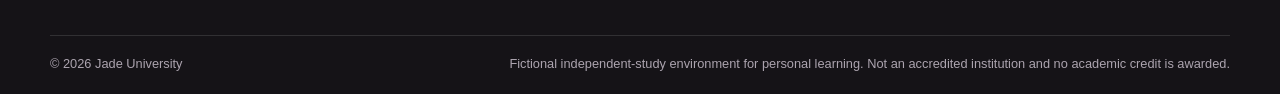
==== commit d1ad94f7: "Add files via upload" ====
--- a/index.html
+++ b/index.html
@@ -5,7 +5,7 @@
   <a class="skip-link" href="#main">Skip to content</a>
   <div class="topline"><div class="shell topline-inner"><span>Jade University · School of Applied Electronics</span><span class="desktop-only">Job-Ready Electronics Track</span></div></div>
   <div class="shell brand-row">
-    <a class="brand" href="index.html"><img src="monogram.png" alt="Jade University monogram"><div><span class="brand-name">JADE UNIVERSITY</span><span class="brand-sub">Applied Electronics · Hardware · Test</span></div></a>
+    <a class="brand" href="index.html"><img src="monogram.webp" alt="Jade University monogram"><div><span class="brand-name">JADE UNIVERSITY</span><span class="brand-sub">Applied Electronics · Hardware · Test</span></div></a>
     <button class="nav-toggle" aria-controls="primary-navigation" aria-expanded="false" aria-label="Open navigation">☰</button>
   </div>
   <nav class="main-nav" id="primary-navigation" aria-label="Primary navigation"><div class="shell nav-links">
@@ -17,13 +17,13 @@
   <div><div class="eyebrow">Accelerated Electronics Job-Readiness Track</div><h1>Get bench-ready faster.</h1>
   <p>Jade University concentrates the highest-return electronics skills for full-time electronics, hardware test, validation, engineering-technician, avionics/electronics, and related roles—without replacing the broader Alfred curriculum.</p>
   <div class="hero-actions"><a class="button gold" id="resume-learn" href="learn.html">Resume Learn</a><a class="button ghost" id="resume-study" href="study.html">Resume Study</a></div></div>
-  <div class="hero-logo-card"><img src="wordmark-stacked.png" alt="Jade University crest and wordmark"></div>
+  <div class="hero-logo-card"><img src="wordmark-stacked.webp" alt="Jade University crest and wordmark"></div>
 </div></section>
-<section class="section shell"><div class="section-heading"><div><div class="eyebrow jade">Job-Ready Dashboard</div><h2>Learn the skills that unlock the next job.</h2></div><p>This track front-loads schematic reading, DMM use, troubleshooting, soldering, bench instruments, digital logic, protocols, and documented project evidence.</p></div>
-<div class="status-grid"><div class="status-card"><span>Course completion</span><strong id="home-progress-percent">0%</strong><div class="progress-track"><span id="home-progress-bar"></span></div></div><div class="status-card"><span>Teaching sections</span><strong id="home-progress-count">0 / 0</strong></div><div class="status-card"><span>Immediate core</span><strong>Priorities 1–5</strong></div><div class="status-card"><span>Embedded bridge</span><strong>Priorities 6–8</strong></div></div>
+<section class="section shell"><div id="migration-notice" class="callout purple" hidden></div><div class="section-heading"><div><div class="eyebrow jade">Job-Ready Dashboard</div><h2>Learn the skills that unlock the next job.</h2></div><p>This track front-loads schematic reading, DMM use, troubleshooting, soldering, bench instruments, digital logic, protocols, and documented project evidence.</p></div>
+<div class="status-grid"><div class="status-card"><span>Course completion</span><strong id="home-progress-percent">0%</strong><div class="progress-track"><span id="home-progress-bar"></span></div></div><div class="status-card"><span>Teaching sections</span><strong id="home-progress-count">0 / 0</strong></div><div class="status-card"><span>Immediate core</span><strong>Priorities 1–5</strong></div><div class="status-card"><span>Digital / embedded extension</span><strong>Blocks 6–8</strong></div></div>
 </section>
-<section class="section shell"><div class="section-heading"><div><div class="eyebrow purple">Eight priorities</div><h2>Your accelerated sequence.</h2></div><p>Keep learning the full Alfred curriculum in parallel. Jade changes the order of attack, not the long-term standard.</p></div><div class="card-grid four" id="core-competency-grid"></div></section>
-<section class="section shell"><div class="section-heading"><div><div class="eyebrow jade">One system · five jobs</div><h2>Go straight to the task you need.</h2></div></div>
+<section class="section shell"><div class="section-heading"><div><div class="eyebrow purple">Eight blocks</div><h2>Only the skills that earn bench credibility.</h2></div><p>Jade reuses the strongest Alfred material but removes broad topics that do not directly support electronics/test technician readiness.</p></div><div class="card-grid four" id="core-competency-grid"></div></section>
+<section class="section shell"><div class="section-heading"><div><div class="eyebrow jade">One system · four workflows</div><h2>Go straight to the task you need.</h2></div></div>
 <div class="card-grid four">
 <a class="card portal-card" href="study.html"><span class="portal-icon">▶</span><h3>Study</h3><p>Choose a priority and review the concepts, labs, and readiness outcomes.</p></a>
 <a class="card portal-card" href="learn.html"><span class="portal-icon">8</span><h3>Learn</h3><p>Ground-up instruction with worked examples, checks, glossary support, and hands-on labs.</p></a>
@@ -33,11 +33,11 @@
 <section class="band"><div class="shell"><div class="eyebrow">Career trajectory</div><h2>VDC / electrical → electronics & test → embedded hardware.</h2><div class="pathway"><div><strong>Transferable base</strong><span>Electrical · drawings · troubleshooting · documentation</span></div><span class="path-arrow">→</span><div><strong>Next full-time role</strong><span>Electronics · test · validation · engineering technician</span></div><span class="path-arrow">→</span><div><strong>Long-term</strong><span>Embedded systems engineering</span></div></div></div></section>
 </main>
 <footer class="site-footer"><div class="shell footer-grid">
-  <div class="footer-brand"><img src="seal.png" alt=""><div><strong>Jade University</strong><p>School of Applied Electronics</p><p>Accelerated technician-readiness companion curriculum.</p></div></div>
+  <div class="footer-brand"><img loading="lazy" src="seal.webp" alt=""><div><strong>Jade University</strong><p>School of Applied Electronics</p><p>Accelerated technician-readiness companion curriculum.</p></div></div>
   <div><h3>Learning</h3><a href="study.html">Study</a><a href="learn.html">Learn</a><a href="practice.html">Practice</a><a href="progress.html">Progress</a></div>
   <div><h3>Reference</h3><a href="resources.html">Engineering Library</a><a href="glossary.html">Glossary</a><a href="about.html">About this track</a></div>
-</div><div class="shell legal"><span>© 2026 Jade University · EST. 1998</span><span>Fictional independent-study environment for personal learning. Not an accredited institution and no academic credit is awarded.</span></div></footer>
+</div><div class="shell legal"><span>© 2026 Jade University</span><span>Fictional independent-study environment for personal learning. Not an accredited institution and no academic credit is awarded.</span></div></footer>
 <div class="toast" id="toast" hidden></div>
 
 <script>document.addEventListener('DOMContentLoaded',()=>{document.querySelector(`[data-nav="home"]`)?.classList.add('active')});</script>
-<script src="curriculum.js"></script><script src="glossary-data.js"></script><script src="app.js"></script><script>if('serviceWorker' in navigator){window.addEventListener('load',()=>navigator.serviceWorker.register('service-worker.js').catch(()=>{}))}</script></body></html>+<script src="curriculum.js"></script><script src="glossary-data.js"></script><script src="resources-data.js"></script><script src="app.js"></script><script>if('serviceWorker' in navigator){window.addEventListener('load',()=>navigator.serviceWorker.register('service-worker.js').catch(()=>{}))}</script></body></html>
--- a/styles.css
+++ b/styles.css
@@ -209,3 +209,69 @@
 @media(prefers-reduced-motion:reduce){
   *{scroll-behavior:auto!important;transition:none!important;animation:none!important}
 }
+
+/* v0.2 technician-core functional upgrades */
+:focus-visible{
+  outline:3px solid var(--gold-500);
+  outline-offset:3px;
+  border-radius:6px;
+}
+button:disabled,.button[aria-disabled="true"]{
+  opacity:.5;
+  cursor:not-allowed;
+  transform:none!important;
+}
+.hint{font-size:.82rem;color:var(--muted)}
+.section-complete-box{
+  margin-top:22px;
+  padding-top:18px;
+  border-top:1px dashed var(--line);
+}
+.quiz-item{
+  margin:18px 0;
+  padding:16px;
+  border:1px solid var(--line);
+  border-radius:14px;
+  background:#fff;
+}
+.quiz-item h4{margin:.1em 0 .7em;font-family:var(--serif);color:var(--jade-950)}
+.quiz-item label{display:block;padding:8px 10px;border-radius:8px}
+.quiz-item label:hover{background:#f5f1e8}
+.lab-panel{
+  margin-top:24px;
+  border:1px solid var(--line);
+  border-radius:20px;
+  background:var(--paper);
+  padding:24px;
+  box-shadow:var(--shadow);
+}
+.lab-panel h3,.lab-panel h4{font-family:var(--serif);color:var(--jade-950)}
+.lab-grid{display:grid;grid-template-columns:1fr 1fr;gap:18px}
+.lab-grid>div{border:1px solid var(--line);border-radius:14px;padding:14px;background:#fff}
+.evidence-fields{display:grid;gap:12px;margin:14px 0 20px}
+.evidence-field{display:grid;gap:6px;font-weight:800;font-size:.9rem}
+.evidence-field textarea{
+  width:100%;
+  resize:vertical;
+  min-height:72px;
+  border:1px solid var(--line);
+  border-radius:10px;
+  padding:10px 12px;
+  background:#fff;
+  color:var(--ink);
+  font:inherit;
+  font-weight:400;
+}
+.lab-attest{
+  margin:18px 0;
+  padding:14px;
+  background:#f6f0df;
+  border-radius:12px;
+}
+.file-button{cursor:pointer}
+.callout.purple{border-left-color:var(--purple-800);background:#f4ecf7}
+.resource-card a{word-break:break-word}
+@media(max-width:680px){
+  .lab-grid{grid-template-columns:1fr}
+  .lab-panel{padding:18px}
+}
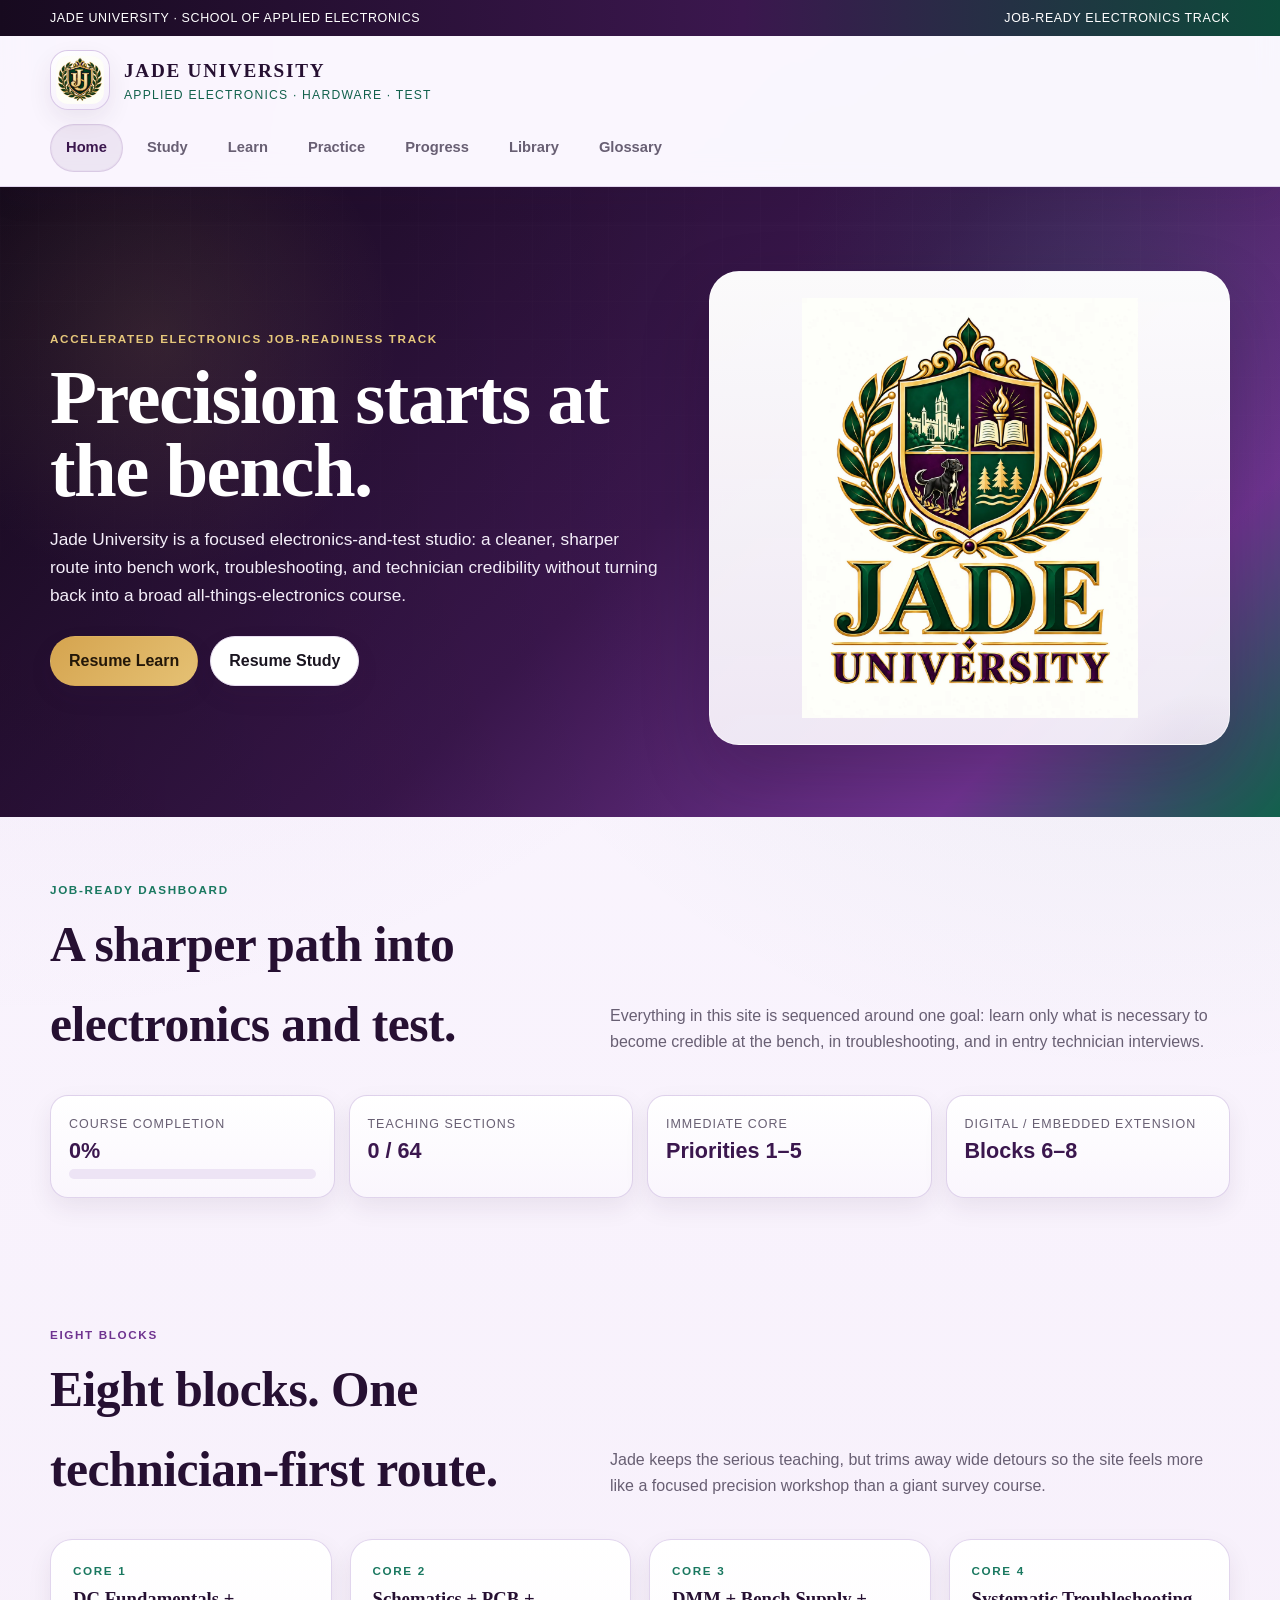
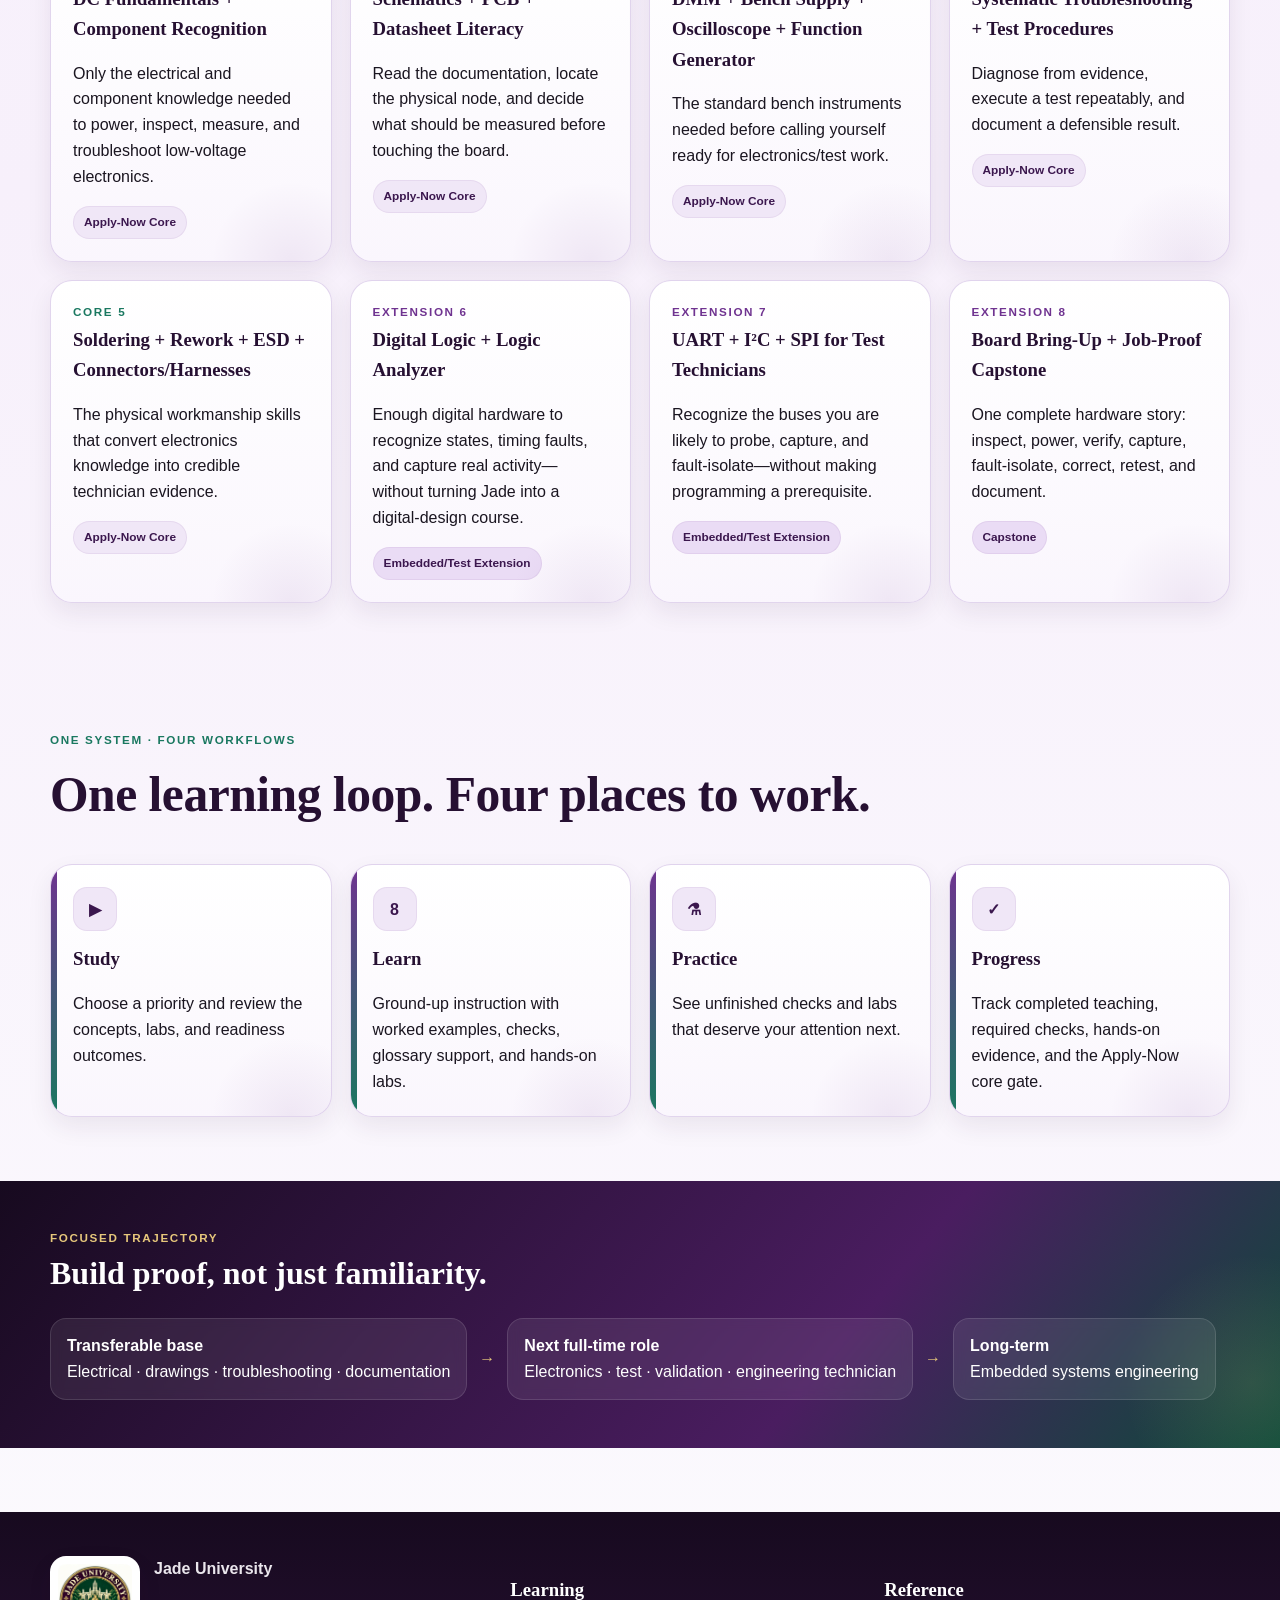
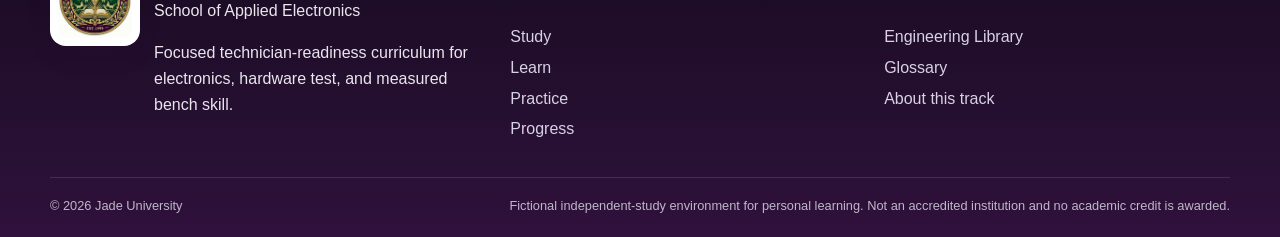
==== commit f8b95106: "Add files via upload" ====
--- a/index.html
+++ b/index.html
@@ -1,5 +1,5 @@
 <!doctype html>
-<html lang="en"><head><meta charset="utf-8"><meta name="viewport" content="width=device-width,initial-scale=1,viewport-fit=cover"><meta name="theme-color" content="#074b35"><meta name="description" content="Jade University accelerated electronics job-readiness learning track."><link rel="icon" href="icon-192.png"><link rel="apple-touch-icon" href="icon-180.png"><link rel="manifest" href="manifest.webmanifest"><link rel="stylesheet" href="styles.css"><title>Home | Jade University</title></head>
+<html lang="en"><head><meta charset="utf-8"><meta name="viewport" content="width=device-width,initial-scale=1,viewport-fit=cover"><meta name="theme-color" content="#5a2571"><meta name="description" content="Jade University accelerated electronics job-readiness learning track."><link rel="icon" href="icon-192.png"><link rel="apple-touch-icon" href="icon-180.png"><link rel="manifest" href="manifest.webmanifest"><link rel="stylesheet" href="styles.css"><title>Home | Jade University</title></head>
 <body data-page="home">
 <header class="site-header">
   <a class="skip-link" href="#main">Skip to content</a>
@@ -14,26 +14,26 @@
 </header>
 <main id="main">
 <section class="hero"><div class="shell hero-grid">
-  <div><div class="eyebrow">Accelerated Electronics Job-Readiness Track</div><h1>Get bench-ready faster.</h1>
-  <p>Jade University concentrates the highest-return electronics skills for full-time electronics, hardware test, validation, engineering-technician, avionics/electronics, and related roles—without replacing the broader Alfred curriculum.</p>
+  <div><div class="eyebrow">Accelerated Electronics Job-Readiness Track</div><h1>Precision starts at the bench.</h1>
+  <p>Jade University is a focused electronics-and-test studio: a cleaner, sharper route into bench work, troubleshooting, and technician credibility without turning back into a broad all-things-electronics course.</p>
   <div class="hero-actions"><a class="button gold" id="resume-learn" href="learn.html">Resume Learn</a><a class="button ghost" id="resume-study" href="study.html">Resume Study</a></div></div>
   <div class="hero-logo-card"><img src="wordmark-stacked.webp" alt="Jade University crest and wordmark"></div>
 </div></section>
-<section class="section shell"><div id="migration-notice" class="callout purple" hidden></div><div class="section-heading"><div><div class="eyebrow jade">Job-Ready Dashboard</div><h2>Learn the skills that unlock the next job.</h2></div><p>This track front-loads schematic reading, DMM use, troubleshooting, soldering, bench instruments, digital logic, protocols, and documented project evidence.</p></div>
+<section class="section shell"><div id="migration-notice" class="callout purple" hidden></div><div class="section-heading"><div><div class="eyebrow jade">Job-Ready Dashboard</div><h2>A sharper path into electronics and test.</h2></div><p>Everything in this site is sequenced around one goal: learn only what is necessary to become credible at the bench, in troubleshooting, and in entry technician interviews.</p></div>
 <div class="status-grid"><div class="status-card"><span>Course completion</span><strong id="home-progress-percent">0%</strong><div class="progress-track"><span id="home-progress-bar"></span></div></div><div class="status-card"><span>Teaching sections</span><strong id="home-progress-count">0 / 0</strong></div><div class="status-card"><span>Immediate core</span><strong>Priorities 1–5</strong></div><div class="status-card"><span>Digital / embedded extension</span><strong>Blocks 6–8</strong></div></div>
 </section>
-<section class="section shell"><div class="section-heading"><div><div class="eyebrow purple">Eight blocks</div><h2>Only the skills that earn bench credibility.</h2></div><p>Jade reuses the strongest Alfred material but removes broad topics that do not directly support electronics/test technician readiness.</p></div><div class="card-grid four" id="core-competency-grid"></div></section>
-<section class="section shell"><div class="section-heading"><div><div class="eyebrow jade">One system · four workflows</div><h2>Go straight to the task you need.</h2></div></div>
+<section class="section shell"><div class="section-heading"><div><div class="eyebrow purple">Eight blocks</div><h2>Eight blocks. One technician-first route.</h2></div><p>Jade keeps the serious teaching, but trims away wide detours so the site feels more like a focused precision workshop than a giant survey course.</p></div><div class="card-grid four" id="core-competency-grid"></div></section>
+<section class="section shell"><div class="section-heading"><div><div class="eyebrow jade">One system · four workflows</div><h2>One learning loop. Four places to work.</h2></div></div>
 <div class="card-grid four">
 <a class="card portal-card" href="study.html"><span class="portal-icon">▶</span><h3>Study</h3><p>Choose a priority and review the concepts, labs, and readiness outcomes.</p></a>
 <a class="card portal-card" href="learn.html"><span class="portal-icon">8</span><h3>Learn</h3><p>Ground-up instruction with worked examples, checks, glossary support, and hands-on labs.</p></a>
 <a class="card portal-card" href="practice.html"><span class="portal-icon">⚗</span><h3>Practice</h3><p>See unfinished checks and labs that deserve your attention next.</p></a>
 <a class="card portal-card" href="progress.html"><span class="portal-icon">✓</span><h3>Progress</h3><p>Track completed teaching, required checks, hands-on evidence, and the Apply-Now core gate.</p></a>
 </div></section>
-<section class="band"><div class="shell"><div class="eyebrow">Career trajectory</div><h2>VDC / electrical → electronics & test → embedded hardware.</h2><div class="pathway"><div><strong>Transferable base</strong><span>Electrical · drawings · troubleshooting · documentation</span></div><span class="path-arrow">→</span><div><strong>Next full-time role</strong><span>Electronics · test · validation · engineering technician</span></div><span class="path-arrow">→</span><div><strong>Long-term</strong><span>Embedded systems engineering</span></div></div></div></section>
+<section class="band"><div class="shell"><div class="eyebrow">Focused trajectory</div><h2>Build proof, not just familiarity.</h2><div class="pathway"><div><strong>Transferable base</strong><span>Electrical · drawings · troubleshooting · documentation</span></div><span class="path-arrow">→</span><div><strong>Next full-time role</strong><span>Electronics · test · validation · engineering technician</span></div><span class="path-arrow">→</span><div><strong>Long-term</strong><span>Embedded systems engineering</span></div></div></div></section>
 </main>
 <footer class="site-footer"><div class="shell footer-grid">
-  <div class="footer-brand"><img loading="lazy" src="seal.webp" alt=""><div><strong>Jade University</strong><p>School of Applied Electronics</p><p>Accelerated technician-readiness companion curriculum.</p></div></div>
+  <div class="footer-brand"><img loading="lazy" src="seal.webp" alt=""><div><strong>Jade University</strong><p>School of Applied Electronics</p><p>Focused technician-readiness curriculum for electronics, hardware test, and measured bench skill.</p></div></div>
   <div><h3>Learning</h3><a href="study.html">Study</a><a href="learn.html">Learn</a><a href="practice.html">Practice</a><a href="progress.html">Progress</a></div>
   <div><h3>Reference</h3><a href="resources.html">Engineering Library</a><a href="glossary.html">Glossary</a><a href="about.html">About this track</a></div>
 </div><div class="shell legal"><span>© 2026 Jade University</span><span>Fictional independent-study environment for personal learning. Not an accredited institution and no academic credit is awarded.</span></div></footer>
--- a/styles.css
+++ b/styles.css
@@ -1,26 +1,36 @@
-
 :root{
-  --jade-950:#063b2a;
-  --jade-900:#074b35;
-  --jade-800:#0a5a40;
-  --jade-700:#0f6e50;
-  --jade-100:#dfeee8;
-  --purple-950:#2e0e39;
-  --purple-900:#3f1550;
-  --purple-800:#552066;
-  --purple-100:#eee4f2;
-  --gold-700:#9a6a20;
-  --gold-500:#c89a42;
+  --purple-980:#170a1f;
+  --purple-950:#261032;
+  --purple-900:#3b174e;
+  --purple-850:#4a1d60;
+  --purple-800:#5a2571;
+  --purple-700:#6f3390;
+  --purple-600:#8350a4;
+  --purple-100:#f0e7f7;
+  --purple-50:#f8f3fc;
+  --jade-950:#08372c;
+  --jade-900:#0d4b3a;
+  --jade-800:#12614c;
+  --jade-700:#1a7860;
+  --jade-200:#dbeee7;
+  --jade-100:#edf8f4;
+  --gold-700:#93651f;
+  --gold-500:#c89842;
   --gold-300:#e6c77b;
-  --ivory:#f8f6ef;
-  --paper:#fffdf8;
-  --ink:#17161a;
-  --muted:#655f68;
-  --line:#ded7c9;
-  --success:#0b6b45;
-  --danger:#9a2b2b;
-  --shadow:0 12px 30px rgba(32,20,37,.09);
-  --radius:18px;
+  --ivory:#fcf8ff;
+  --paper:#ffffff;
+  --paper-alt:#f7f2fb;
+  --ink:#1a1520;
+  --muted:#685f73;
+  --line:#e7ddf0;
+  --line-strong:#d5c4e5;
+  --success:#14704d;
+  --danger:#a63333;
+  --shadow-sm:0 10px 24px rgba(47,22,67,.08);
+  --shadow:0 18px 44px rgba(47,22,67,.12);
+  --shadow-lg:0 28px 70px rgba(23,10,31,.2);
+  --radius:22px;
+  --radius-sm:16px;
   --serif: Georgia, "Times New Roman", serif;
   --sans: Inter, ui-sans-serif, -apple-system, BlinkMacSystemFont, "Segoe UI", sans-serif;
 }
@@ -28,117 +38,181 @@
 html{scroll-behavior:smooth}
 body{
   margin:0;
-  background:var(--ivory);
   color:var(--ink);
   font-family:var(--sans);
-  line-height:1.58;
+  line-height:1.62;
+  background:
+    radial-gradient(circle at top left, rgba(131,80,164,.10), transparent 28%),
+    radial-gradient(circle at 90% 8%, rgba(18,97,76,.08), transparent 24%),
+    linear-gradient(180deg, #fbf7ff 0%, #f7f0fb 52%, #fcfbfe 100%);
 }
 img{max-width:100%;display:block}
 a{color:inherit}
-button,select,input{font:inherit}
+button,select,input,textarea{font:inherit}
 button{cursor:pointer}
 .shell{width:min(1180px,calc(100% - 32px));margin-inline:auto}
 .skip-link{position:absolute;left:-9999px;top:auto}
-.skip-link:focus{left:12px;top:12px;z-index:1000;background:#fff;padding:10px 14px;border:2px solid var(--jade-800)}
-.site-header{background:rgba(248,246,239,.97);border-bottom:1px solid var(--line);position:sticky;top:0;z-index:50;backdrop-filter:blur(10px)}
-.topline{background:var(--jade-950);color:#fff;font-size:.78rem;letter-spacing:.05em;text-transform:uppercase}
+.skip-link:focus{left:12px;top:12px;z-index:1000;background:#fff;padding:10px 14px;border:2px solid var(--purple-700);border-radius:12px}
+.site-header{
+  position:sticky;top:0;z-index:50;
+  background:rgba(252,248,255,.82);
+  border-bottom:1px solid rgba(213,196,229,.65);
+  backdrop-filter:blur(14px);
+  box-shadow:0 10px 32px rgba(53,23,74,.06);
+}
+.topline{
+  background:linear-gradient(90deg,var(--purple-980),var(--purple-900) 58%,var(--jade-900));
+  color:#fff;font-size:.78rem;letter-spacing:.05em;text-transform:uppercase
+}
 .topline-inner{display:flex;justify-content:space-between;gap:20px;padding:8px 0}
-.brand-row{display:flex;align-items:center;justify-content:space-between;gap:20px;padding:12px 0}
+.brand-row{display:flex;align-items:center;justify-content:space-between;gap:20px;padding:14px 0}
 .brand{display:flex;align-items:center;gap:14px;text-decoration:none;min-width:0}
-.brand img{width:58px;height:58px;object-fit:contain;border-radius:12px}
-.brand-name{display:block;font-family:var(--serif);font-size:1.22rem;letter-spacing:.08em;font-weight:800;color:var(--jade-950)}
-.brand-sub{display:block;font-size:.76rem;color:var(--purple-800);letter-spacing:.08em;text-transform:uppercase}
-.nav-toggle{display:none;border:1px solid var(--line);background:var(--paper);border-radius:10px;padding:9px 12px}
-.main-nav{background:#fff;border-top:1px solid #eee6d7}
-.nav-links{display:flex;gap:2px;align-items:center;overflow:auto}
-.nav-links a{display:block;text-decoration:none;padding:12px 14px;font-weight:700;font-size:.92rem;white-space:nowrap;border-bottom:3px solid transparent}
-.nav-links a:hover,.nav-links a.active{color:var(--jade-800);border-bottom-color:var(--gold-500)}
-.button{display:inline-flex;align-items:center;justify-content:center;gap:8px;border-radius:999px;padding:11px 18px;text-decoration:none;font-weight:800;border:1px solid transparent;transition:.18s ease}
+.brand img{
+  width:60px;height:60px;object-fit:contain;border-radius:18px;
+  background:linear-gradient(160deg,#ffffff,#f5eefb);
+  border:1px solid rgba(213,196,229,.9);
+  box-shadow:var(--shadow-sm);
+  padding:5px;
+}
+.brand-name{display:block;font-family:var(--serif);font-size:1.2rem;letter-spacing:.09em;font-weight:800;color:var(--purple-950)}
+.brand-sub{display:block;font-size:.76rem;color:var(--jade-800);letter-spacing:.1em;text-transform:uppercase}
+.nav-toggle{display:none;border:1px solid var(--line-strong);background:rgba(255,255,255,.92);border-radius:14px;padding:10px 13px;box-shadow:var(--shadow-sm)}
+.main-nav{background:transparent}
+.nav-links{
+  display:flex;gap:8px;align-items:center;overflow:auto;
+  padding:0 0 14px;
+}
+.nav-links a{
+  display:block;text-decoration:none;padding:11px 15px;font-weight:800;font-size:.92rem;white-space:nowrap;
+  border-radius:999px;border:1px solid transparent;color:var(--muted);
+  transition:.18s ease;
+}
+.nav-links a:hover,.nav-links a.active{
+  color:var(--purple-900);
+  background:rgba(90,37,113,.08);
+  border-color:rgba(111,51,144,.15);
+  box-shadow:inset 0 0 0 1px rgba(111,51,144,.04);
+}
+.button{display:inline-flex;align-items:center;justify-content:center;gap:8px;border-radius:999px;padding:11px 18px;text-decoration:none;font-weight:800;border:1px solid transparent;transition:.18s ease;box-shadow:var(--shadow-sm)}
 .button:hover{transform:translateY(-1px)}
-.button.jade{background:var(--jade-800);color:#fff}
-.button.purple{background:var(--purple-800);color:#fff}
-.button.gold{background:var(--gold-500);color:#18130c}
-.button.outline{background:transparent;border-color:currentColor;color:var(--jade-900)}
+.button.purple,.button:not(.jade):not(.gold):not(.ghost):not(.outline){background:linear-gradient(135deg,var(--purple-800),var(--purple-700));color:#fff}
+.button.jade{background:linear-gradient(135deg,var(--jade-900),var(--jade-700));color:#fff}
+.button.gold{background:linear-gradient(135deg,#d5a44f,#e5c174);color:#231709}
+.button.outline{background:rgba(255,255,255,.72);border-color:rgba(111,51,144,.2);color:var(--purple-900)}
 .button.ghost{background:#fff;border-color:var(--line);color:var(--ink)}
 .hero{
+  position:relative;overflow:hidden;color:#fff;padding:84px 0 72px;
+  background:
+    radial-gradient(circle at 12% 24%, rgba(230,199,123,.13), transparent 20%),
+    radial-gradient(circle at 84% 18%, rgba(26,120,96,.18), transparent 24%),
+    linear-gradient(135deg,var(--purple-980),var(--purple-900) 52%,var(--purple-700) 82%,var(--jade-800));
+}
+.hero::before{
+  content:"";position:absolute;inset:0;opacity:.18;
+  background-image:
+    linear-gradient(rgba(255,255,255,.12) 1px, transparent 1px),
+    linear-gradient(90deg, rgba(255,255,255,.12) 1px, transparent 1px);
+  background-size:38px 38px;
+  mask-image:linear-gradient(180deg, rgba(0,0,0,.5), rgba(0,0,0,0));
+}
+.hero::after{content:"";position:absolute;inset:0;background:linear-gradient(90deg,rgba(0,0,0,.16),transparent 58%)}
+.hero-grid{position:relative;z-index:1;display:grid;grid-template-columns:1.08fr .92fr;gap:48px;align-items:center}
+.hero h1{font-family:var(--serif);font-size:clamp(2.9rem,6vw,5.2rem);line-height:.95;margin:.16em 0 .24em;max-width:850px;letter-spacing:-.02em}
+.hero p{font-size:1.08rem;max-width:760px;color:#f4eef9}
+.hero-logo-card{
   position:relative;overflow:hidden;
-  background:
-    radial-gradient(circle at 83% 16%,rgba(200,154,66,.16),transparent 34%),
-    linear-gradient(125deg,var(--jade-950),var(--jade-800) 58%,var(--purple-900));
-  color:#fff;padding:72px 0 64px
-}
-.hero::after{content:"";position:absolute;inset:0;background:linear-gradient(90deg,rgba(0,0,0,.08),transparent 58%)}
-.hero-grid{position:relative;z-index:1;display:grid;grid-template-columns:1.15fr .85fr;gap:48px;align-items:center}
-.hero h1{font-family:var(--serif);font-size:clamp(2.7rem,6vw,5rem);line-height:.98;margin:.18em 0 .28em;max-width:850px}
-.hero p{font-size:1.08rem;max-width:760px;color:#eff7f3}
-.hero-logo-card{background:rgba(255,253,248,.97);border:1px solid rgba(230,199,123,.7);padding:22px;border-radius:26px;box-shadow:0 20px 55px rgba(0,0,0,.28)}
-.hero-logo-card img{width:100%;max-height:420px;object-fit:contain}
+  background:linear-gradient(180deg, rgba(255,255,255,.98), rgba(247,242,251,.95));
+  border:1px solid rgba(255,255,255,.4);
+  padding:26px;border-radius:30px;box-shadow:var(--shadow-lg)
+}
+.hero-logo-card::before{content:"";position:absolute;inset:auto -16% -34% auto;width:220px;height:220px;border-radius:50%;background:radial-gradient(circle, rgba(90,37,113,.1), transparent 66%)}
+.hero-logo-card img{position:relative;z-index:1;width:100%;max-height:420px;object-fit:contain}
 .hero-actions{display:flex;flex-wrap:wrap;gap:12px;margin-top:26px}
 .eyebrow{text-transform:uppercase;letter-spacing:.14em;font-size:.73rem;font-weight:900;color:var(--gold-300)}
 .eyebrow.jade{color:var(--jade-700)}
-.eyebrow.purple{color:var(--purple-800)}
-.section{padding:58px 0}
-.section.compact{padding:36px 0}
+.eyebrow.purple{color:var(--purple-700)}
+.section{padding:64px 0}
+.section.compact{padding:38px 0}
 .section-heading{display:flex;justify-content:space-between;gap:30px;align-items:end;margin-bottom:24px}
-.section-heading h2,.page-heading h1{font-family:var(--serif);margin:.1em 0;font-size:clamp(2rem,4vw,3.1rem);color:var(--jade-950)}
+.section-heading h2,.page-heading h1{font-family:var(--serif);margin:.1em 0;font-size:clamp(2rem,4vw,3.1rem);color:var(--purple-950);letter-spacing:-.01em}
 .section-heading p{max-width:620px;color:var(--muted)}
 .card-grid{display:grid;gap:18px}
 .card-grid.two{grid-template-columns:repeat(2,minmax(0,1fr))}
 .card-grid.three{grid-template-columns:repeat(3,minmax(0,1fr))}
 .card-grid.four{grid-template-columns:repeat(4,minmax(0,1fr))}
 .card{
-  background:var(--paper);border:1px solid var(--line);border-radius:var(--radius);padding:22px;box-shadow:0 4px 14px rgba(30,20,36,.04)
-}
-.card h3{font-family:var(--serif);margin:.15em 0 .4em;color:var(--jade-950)}
+  position:relative;overflow:hidden;
+  background:linear-gradient(180deg,rgba(255,255,255,.98),rgba(250,246,253,.98));
+  border:1px solid rgba(213,196,229,.7);border-radius:var(--radius);padding:22px;box-shadow:var(--shadow-sm)
+}
+.card::after{content:"";position:absolute;inset:auto -40px -80px auto;width:160px;height:160px;border-radius:50%;background:radial-gradient(circle, rgba(111,51,144,.08), transparent 70%)}
+.card h3{font-family:var(--serif);margin:.15em 0 .4em;color:var(--purple-950)}
 .card p:last-child{margin-bottom:0}
-.portal-card{text-decoration:none;position:relative;overflow:hidden}
-.portal-card::before{content:"";position:absolute;left:0;top:0;bottom:0;width:5px;background:linear-gradient(var(--jade-700),var(--purple-700,#552066))}
-.portal-card .portal-icon{width:42px;height:42px;border-radius:50%;display:grid;place-items:center;background:var(--jade-100);color:var(--jade-900);font-weight:900;margin-bottom:13px}
-.band{background:var(--purple-950);color:#fff;padding:42px 0}
-.band h2{font-family:var(--serif);font-size:2rem;margin:0}
-.pathway{display:flex;align-items:center;gap:12px;flex-wrap:wrap;margin-top:18px}
-.pathway>div{background:rgba(255,255,255,.08);border:1px solid rgba(255,255,255,.15);padding:14px 16px;border-radius:14px}
+.portal-card{text-decoration:none;position:relative;overflow:hidden;transition:.18s ease}
+.portal-card:hover{transform:translateY(-2px);box-shadow:var(--shadow)}
+.portal-card::before{content:"";position:absolute;left:0;top:0;bottom:0;width:6px;background:linear-gradient(var(--purple-700),var(--jade-700))}
+.portal-card .portal-icon{width:44px;height:44px;border-radius:14px;display:grid;place-items:center;background:var(--purple-100);color:var(--purple-900);font-weight:900;margin-bottom:13px;box-shadow:inset 0 0 0 1px rgba(111,51,144,.08)}
+.band{
+  position:relative;overflow:hidden;
+  background:linear-gradient(130deg,var(--purple-980),var(--purple-850) 65%,var(--jade-900));
+  color:#fff;padding:48px 0
+}
+.band::after{content:"";position:absolute;inset:auto -8% -65px auto;width:260px;height:260px;border-radius:50%;background:radial-gradient(circle, rgba(230,199,123,.12), transparent 70%)}
+.band h2{position:relative;z-index:1;font-family:var(--serif);font-size:2rem;margin:0}
+.pathway{position:relative;z-index:1;display:flex;align-items:center;gap:12px;flex-wrap:wrap;margin-top:18px}
+.pathway>div{background:rgba(255,255,255,.08);border:1px solid rgba(255,255,255,.12);padding:14px 16px;border-radius:16px;backdrop-filter:blur(6px)}
 .pathway strong,.pathway span{display:block}
 .path-arrow{color:var(--gold-300);font-weight:900}
 .status-grid{display:grid;grid-template-columns:repeat(4,minmax(0,1fr));gap:14px}
-.status-card{background:#fff;border:1px solid var(--line);padding:18px;border-radius:16px}
+.status-card{background:linear-gradient(180deg,#fff,#faf6fd);border:1px solid rgba(213,196,229,.72);padding:18px;border-radius:18px;box-shadow:var(--shadow-sm)}
 .status-card span{display:block;color:var(--muted);font-size:.78rem;text-transform:uppercase;letter-spacing:.08em}
-.status-card strong{font-size:1.35rem;color:var(--jade-900)}
-.progress-track{height:10px;background:#ece7dc;border-radius:999px;overflow:hidden}
-.progress-track>span{display:block;height:100%;background:linear-gradient(90deg,var(--jade-700),var(--purple-800));width:0}
-.page-hero{padding:38px 0 32px;background:linear-gradient(120deg,#f3eee0,#fff,#eee5f3);border-bottom:1px solid var(--line)}
+.status-card strong{font-size:1.35rem;color:var(--purple-900)}
+.progress-track{height:10px;background:#ede4f5;border-radius:999px;overflow:hidden}
+.progress-track>span{display:block;height:100%;background:linear-gradient(90deg,var(--purple-700),var(--jade-700));width:0}
+.page-hero{
+  position:relative;overflow:hidden;
+  padding:42px 0 34px;
+  background:
+    radial-gradient(circle at 90% 14%, rgba(18,97,76,.08), transparent 18%),
+    radial-gradient(circle at 10% 15%, rgba(131,80,164,.10), transparent 20%),
+    linear-gradient(120deg,#faf5fe,#ffffff,#f2fbf8);
+  border-bottom:1px solid rgba(213,196,229,.6)
+}
 .page-heading{display:flex;justify-content:space-between;gap:28px;align-items:center}
 .page-heading p{max-width:700px;color:var(--muted)}
-.page-logo{width:160px;max-height:130px;object-fit:contain}
+.page-logo{width:160px;max-height:130px;object-fit:contain;filter:drop-shadow(0 12px 26px rgba(61,26,83,.16))}
 .controls{display:flex;flex-wrap:wrap;gap:12px;align-items:end}
 .field{display:grid;gap:5px}
 .field label{font-size:.75rem;text-transform:uppercase;letter-spacing:.08em;color:var(--muted);font-weight:800}
-.field select{min-width:230px;background:#fff;border:1px solid var(--line);border-radius:12px;padding:10px 12px}
-.learn-layout{display:grid;grid-template-columns:270px minmax(0,1fr);gap:22px}
-.rail{position:sticky;top:142px;align-self:start;background:var(--paper);border:1px solid var(--line);border-radius:18px;padding:16px;box-shadow:var(--shadow)}
-.rail h3{font-family:var(--serif);margin:0 0 10px}
-.stage-list{display:grid;gap:6px}
-.stage-list button{width:100%;text-align:left;background:#fff;border:1px solid #e8e1d5;padding:10px 12px;border-radius:10px;color:var(--ink)}
-.stage-list button.active{background:var(--jade-900);color:#fff;border-color:var(--jade-900)}
+.field select,.library-toolbar input,.library-toolbar select,input[type="search"],textarea{
+  min-width:230px;background:rgba(255,255,255,.95);border:1px solid var(--line);border-radius:14px;padding:10px 12px;box-shadow:inset 0 1px 0 rgba(255,255,255,.75)
+}
+.learn-layout{display:grid;grid-template-columns:290px minmax(0,1fr);gap:22px}
+.rail{position:sticky;top:142px;align-self:start;background:linear-gradient(180deg,#fff, #f8f3fc);border:1px solid rgba(213,196,229,.7);border-radius:20px;padding:16px;box-shadow:var(--shadow)}
+.rail h3{font-family:var(--serif);margin:0 0 10px;color:var(--purple-950)}
+.stage-list{display:grid;gap:8px}
+.stage-list button{width:100%;text-align:left;background:#fff;border:1px solid #eadff2;padding:11px 12px;border-radius:12px;color:var(--ink);transition:.18s ease}
+.stage-list button:hover{border-color:rgba(111,51,144,.22);transform:translateY(-1px)}
+.stage-list button.active{background:linear-gradient(135deg,var(--purple-900),var(--purple-700));color:#fff;border-color:var(--purple-900);box-shadow:var(--shadow-sm)}
 .stage-list button.complete::after{content:" ✓";color:var(--gold-300);font-weight:900}
-.lesson-card{background:#fff;border:1px solid var(--line);border-radius:22px;padding:28px;box-shadow:var(--shadow)}
-.lesson-card h2{font-family:var(--serif);font-size:2.25rem;color:var(--jade-950);margin:.1em 0}
+.lesson-card{background:linear-gradient(180deg,#fff,#fbf8fe);border:1px solid rgba(213,196,229,.72);border-radius:26px;padding:30px;box-shadow:var(--shadow)}
+.lesson-card h2{font-family:var(--serif);font-size:2.25rem;color:var(--purple-950);margin:.1em 0}
 .lesson-meta{display:flex;flex-wrap:wrap;gap:8px;margin:12px 0 24px}
-.badge{display:inline-flex;align-items:center;border-radius:999px;padding:5px 9px;background:var(--jade-100);color:var(--jade-950);font-size:.74rem;font-weight:800}
-.badge.purple{background:var(--purple-100);color:var(--purple-900)}
-.badge.gold{background:#f6ebcd;color:#68450f}
-.teaching-section{padding:22px 0;border-top:1px solid #eee7dc}
+.badge{display:inline-flex;align-items:center;border-radius:999px;padding:6px 10px;background:var(--purple-100);color:var(--purple-900);font-size:.74rem;font-weight:800;border:1px solid rgba(111,51,144,.08)}
+.badge.purple{background:#eadcf5;color:var(--purple-900)}
+.badge.gold{background:#f7edd5;color:#6f4c15}
+.teaching-section{padding:22px 0;border-top:1px solid #efe6f6}
 .teaching-section:first-of-type{border-top:0}
 .teaching-section h3{font-family:var(--serif);font-size:1.55rem;color:var(--purple-900)}
-.callout{border-left:5px solid var(--gold-500);background:#fbf7eb;padding:16px 18px;border-radius:12px;margin:18px 0}
-.callout.jade{border-left-color:var(--jade-700);background:#eff7f3}
-.callout.purple{border-left-color:var(--purple-800);background:#f7f0f9}
-.formula{font-family:ui-monospace,SFMono-Regular,Menlo,monospace;background:#17161a;color:#fff;padding:14px 16px;border-radius:12px;overflow:auto}
-.resource-card{display:grid;grid-template-columns:auto 1fr;gap:12px;border:1px solid var(--line);background:#fff;padding:14px;border-radius:14px;margin:12px 0}
-.resource-kind{width:44px;height:44px;border-radius:12px;display:grid;place-items:center;background:var(--purple-100);color:var(--purple-900);font-weight:900}
-.question{border:1px solid #ddd3c5;border-radius:16px;padding:18px;margin:16px 0;background:#fffdf9}
-.question label{display:block;margin:8px 0;padding:9px 10px;border-radius:9px}
-.question label:hover{background:#f5f1e8}
+.callout{border-left:5px solid var(--gold-500);background:#fff8ea;padding:16px 18px;border-radius:14px;margin:18px 0;box-shadow:inset 0 0 0 1px rgba(200,152,66,.08)}
+.callout.jade{border-left-color:var(--jade-700);background:#eef8f4}
+.callout.purple{border-left-color:var(--purple-700);background:#f5eefb}
+.formula{font-family:ui-monospace,SFMono-Regular,Menlo,monospace;background:#140b1b;color:#fff;padding:14px 16px;border-radius:14px;overflow:auto;box-shadow:var(--shadow-sm)}
+.resource-card{display:grid;grid-template-columns:auto 1fr;gap:12px;border:1px solid rgba(213,196,229,.7);background:#fff;padding:14px;border-radius:16px;margin:12px 0;box-shadow:var(--shadow-sm)}
+.resource-kind{width:44px;height:44px;border-radius:14px;display:grid;place-items:center;background:var(--purple-100);color:var(--purple-900);font-weight:900}
+.question,.quiz-item{border:1px solid #e4d8ee;border-radius:16px;padding:18px;margin:16px 0;background:#fffdfd;box-shadow:var(--shadow-sm)}
+.question label,.quiz-item label{display:block;margin:8px 0;padding:9px 10px;border-radius:10px}
+.question label:hover,.quiz-item label:hover{background:#f7f1fb}
 .answer-feedback{font-weight:800;margin-top:10px}
 .answer-feedback.correct{color:var(--success)}
 .answer-feedback.incorrect{color:var(--danger)}
@@ -148,35 +222,35 @@
 .focus-checklist{display:grid;gap:10px}
 .check-row{display:flex;gap:10px;align-items:flex-start}
 .check-row input{margin-top:.3em}
-.glossary-term{font-weight:800;color:var(--jade-800);text-decoration:underline;text-decoration-style:dotted;text-underline-offset:3px;cursor:pointer}
-.glossary-tip{position:fixed;z-index:100;background:#fff;color:var(--ink);width:min(360px,calc(100vw - 24px));border:1px solid var(--line);border-radius:14px;padding:15px;box-shadow:0 16px 40px rgba(0,0,0,.18)}
-.glossary-tip h3{font-family:var(--serif);margin:.15em 0}
+.glossary-term{font-weight:800;color:var(--purple-800);text-decoration:underline;text-decoration-style:dotted;text-underline-offset:3px;cursor:pointer}
+.glossary-tip{position:fixed;z-index:100;background:#fff;color:var(--ink);width:min(360px,calc(100vw - 24px));border:1px solid rgba(213,196,229,.9);border-radius:16px;padding:15px;box-shadow:0 16px 40px rgba(0,0,0,.18)}
+.glossary-tip h3{font-family:var(--serif);margin:.15em 0;color:var(--purple-950)}
 .glossary-tip .hint{font-size:.78rem;color:var(--muted)}
 .glossary-list{display:grid;gap:12px}
-.glossary-entry{background:#fff;border:1px solid var(--line);border-radius:14px;padding:16px}
+.glossary-entry{background:#fff;border:1px solid rgba(213,196,229,.74);border-radius:16px;padding:16px;box-shadow:var(--shadow-sm)}
 .glossary-entry:target{outline:3px solid var(--gold-500);outline-offset:4px}
 .library-toolbar{display:flex;gap:10px;flex-wrap:wrap;margin-bottom:18px}
-.library-toolbar input,.library-toolbar select{padding:10px 12px;border:1px solid var(--line);border-radius:11px;background:#fff}
-.table-wrap{overflow:auto;border:1px solid var(--line);border-radius:15px;background:#fff}
+.table-wrap{overflow:auto;border:1px solid rgba(213,196,229,.74);border-radius:18px;background:#fff;box-shadow:var(--shadow-sm)}
 table{width:100%;border-collapse:collapse}
-th,td{text-align:left;padding:12px 14px;border-bottom:1px solid #eee7dc;vertical-align:top}
-th{background:#f4efe5;font-size:.78rem;text-transform:uppercase;letter-spacing:.06em}
+th,td{text-align:left;padding:12px 14px;border-bottom:1px solid #efe6f6;vertical-align:top}
+th{background:#f5eefb;font-size:.78rem;text-transform:uppercase;letter-spacing:.06em;color:var(--purple-900)}
 .mastery-meter{display:grid;grid-template-columns:repeat(8,minmax(0,1fr));gap:8px}
-.mastery-meter div{height:16px;border-radius:6px;background:#ded8cf}
-.mastery-meter div.complete{background:var(--jade-700)}
-.mastery-meter div.current{background:var(--gold-500)}
-.site-footer{background:#151317;color:#eae6ec;margin-top:60px;padding:42px 0 20px}
+.mastery-meter div{height:16px;border-radius:6px;background:#eadff2}
+.mastery-meter div.complete{background:var(--purple-700)}
+.mastery-meter div.current{background:var(--jade-700)}
+.site-footer{background:linear-gradient(180deg,#170a1f,#271033 70%,#30103c);color:#eae6ec;margin-top:64px;padding:44px 0 20px}
 .footer-grid{display:grid;grid-template-columns:1.25fr 1fr 1fr;gap:28px}
 .footer-brand{display:flex;gap:14px}
-.footer-brand img{width:90px;height:90px;object-fit:contain;border-radius:12px;background:#fff}
+.footer-brand img{width:90px;height:90px;object-fit:contain;border-radius:16px;background:#fff;padding:8px;box-shadow:var(--shadow-sm)}
 .footer-grid h3{font-family:var(--serif);color:#fff}
-.footer-grid a{display:block;color:#d6cddd;text-decoration:none;margin:5px 0}
-.legal{border-top:1px solid rgba(255,255,255,.12);margin-top:30px;padding-top:18px;display:flex;justify-content:space-between;gap:18px;color:#aca4af;font-size:.8rem}
+.footer-grid a{display:block;color:#d9d1e6;text-decoration:none;margin:5px 0}
+.footer-grid a:hover{color:#fff}
+.legal{border-top:1px solid rgba(255,255,255,.12);margin-top:30px;padding-top:18px;display:flex;justify-content:space-between;gap:18px;color:#bfb7c8;font-size:.8rem}
 .focus-modal{position:fixed;inset:0;background:rgba(16,12,18,.66);display:grid;place-items:center;z-index:200;padding:18px}
 .focus-modal[hidden]{display:none}
-.focus-panel{width:min(560px,100%);background:#fff;border-radius:22px;padding:24px;box-shadow:0 25px 70px rgba(0,0,0,.34)}
-.focus-panel h2{font-family:var(--serif);color:var(--jade-950);margin:.1em 0}
-.toast{position:fixed;right:18px;bottom:18px;background:var(--ink);color:#fff;padding:11px 15px;border-radius:12px;z-index:300;box-shadow:var(--shadow)}
+.focus-panel{width:min(560px,100%);background:linear-gradient(180deg,#fff,#faf6fd);border-radius:24px;padding:24px;box-shadow:0 25px 70px rgba(0,0,0,.34);border:1px solid rgba(213,196,229,.82)}
+.focus-panel h2{font-family:var(--serif);color:var(--purple-950);margin:.1em 0}
+.toast{position:fixed;right:18px;bottom:18px;background:var(--purple-980);color:#fff;padding:11px 15px;border-radius:14px;z-index:300;box-shadow:var(--shadow)}
 .toast[hidden]{display:none}
 @media(max-width:900px){
   .hero-grid,.learn-layout,.study-layout,.footer-grid{grid-template-columns:1fr}
@@ -193,9 +267,9 @@
   .nav-toggle{display:block}
   .main-nav{display:none}
   .main-nav.open{display:block}
-  .nav-links{display:grid}
-  .nav-links a{border-bottom:1px solid #eee7dc}
-  .hero{padding:54px 0 44px}
+  .nav-links{display:grid;padding:0 0 14px}
+  .nav-links a{border-radius:14px}
+  .hero{padding:56px 0 48px}
   .hero-grid{gap:30px}
   .section-heading,.page-heading,.legal{display:block}
   .status-grid,.card-grid.two,.card-grid.four{grid-template-columns:1fr}
@@ -203,75 +277,25 @@
   .lesson-card h2{font-size:1.8rem}
   .page-logo{margin-top:20px}
   .lesson-nav{flex-wrap:wrap}
-  .field select{min-width:0;width:100%}
+  .field select,.library-toolbar input,.library-toolbar select,input[type="search"],textarea{min-width:0;width:100%}
   .mastery-meter{grid-template-columns:repeat(4,1fr)}
 }
 @media(prefers-reduced-motion:reduce){
   *{scroll-behavior:auto!important;transition:none!important;animation:none!important}
 }
-
-/* v0.2 technician-core functional upgrades */
-:focus-visible{
-  outline:3px solid var(--gold-500);
-  outline-offset:3px;
-  border-radius:6px;
-}
-button:disabled,.button[aria-disabled="true"]{
-  opacity:.5;
-  cursor:not-allowed;
-  transform:none!important;
-}
+:focus-visible{outline:3px solid var(--gold-500);outline-offset:3px;border-radius:8px}
+button:disabled,.button[aria-disabled="true"]{opacity:.5;cursor:not-allowed;transform:none!important}
 .hint{font-size:.82rem;color:var(--muted)}
-.section-complete-box{
-  margin-top:22px;
-  padding-top:18px;
-  border-top:1px dashed var(--line);
-}
-.quiz-item{
-  margin:18px 0;
-  padding:16px;
-  border:1px solid var(--line);
-  border-radius:14px;
-  background:#fff;
-}
-.quiz-item h4{margin:.1em 0 .7em;font-family:var(--serif);color:var(--jade-950)}
-.quiz-item label{display:block;padding:8px 10px;border-radius:8px}
-.quiz-item label:hover{background:#f5f1e8}
-.lab-panel{
-  margin-top:24px;
-  border:1px solid var(--line);
-  border-radius:20px;
-  background:var(--paper);
-  padding:24px;
-  box-shadow:var(--shadow);
-}
-.lab-panel h3,.lab-panel h4{font-family:var(--serif);color:var(--jade-950)}
+.section-complete-box{margin-top:22px;padding-top:18px;border-top:1px dashed var(--line-strong)}
+.quiz-item h4{margin:.1em 0 .7em;font-family:var(--serif);color:var(--purple-950)}
+.lab-panel{margin-top:24px;border:1px solid rgba(213,196,229,.72);border-radius:24px;background:linear-gradient(180deg,#fff,#f9f4fc);padding:24px;box-shadow:var(--shadow)}
+.lab-panel h3,.lab-panel h4{font-family:var(--serif);color:var(--purple-950)}
 .lab-grid{display:grid;grid-template-columns:1fr 1fr;gap:18px}
-.lab-grid>div{border:1px solid var(--line);border-radius:14px;padding:14px;background:#fff}
+.lab-grid>div{border:1px solid rgba(213,196,229,.72);border-radius:16px;padding:14px;background:#fff}
 .evidence-fields{display:grid;gap:12px;margin:14px 0 20px}
 .evidence-field{display:grid;gap:6px;font-weight:800;font-size:.9rem}
-.evidence-field textarea{
-  width:100%;
-  resize:vertical;
-  min-height:72px;
-  border:1px solid var(--line);
-  border-radius:10px;
-  padding:10px 12px;
-  background:#fff;
-  color:var(--ink);
-  font:inherit;
-  font-weight:400;
-}
-.lab-attest{
-  margin:18px 0;
-  padding:14px;
-  background:#f6f0df;
-  border-radius:12px;
-}
+.evidence-field textarea{width:100%;resize:vertical;min-height:72px;border:1px solid var(--line);border-radius:12px;padding:10px 12px;background:#fff;color:var(--ink);font:inherit;font-weight:400}
+.lab-attest{margin:18px 0;padding:14px;background:#f5edf8;border-radius:14px}
 .file-button{cursor:pointer}
-.callout.purple{border-left-color:var(--purple-800);background:#f4ecf7}
 .resource-card a{word-break:break-word}
-@media(max-width:680px){
-  .lab-grid{grid-template-columns:1fr}
-  .lab-panel{padding:18px}
-}
+@media(max-width:680px){.lab-grid{grid-template-columns:1fr}.lab-panel{padding:18px}}
